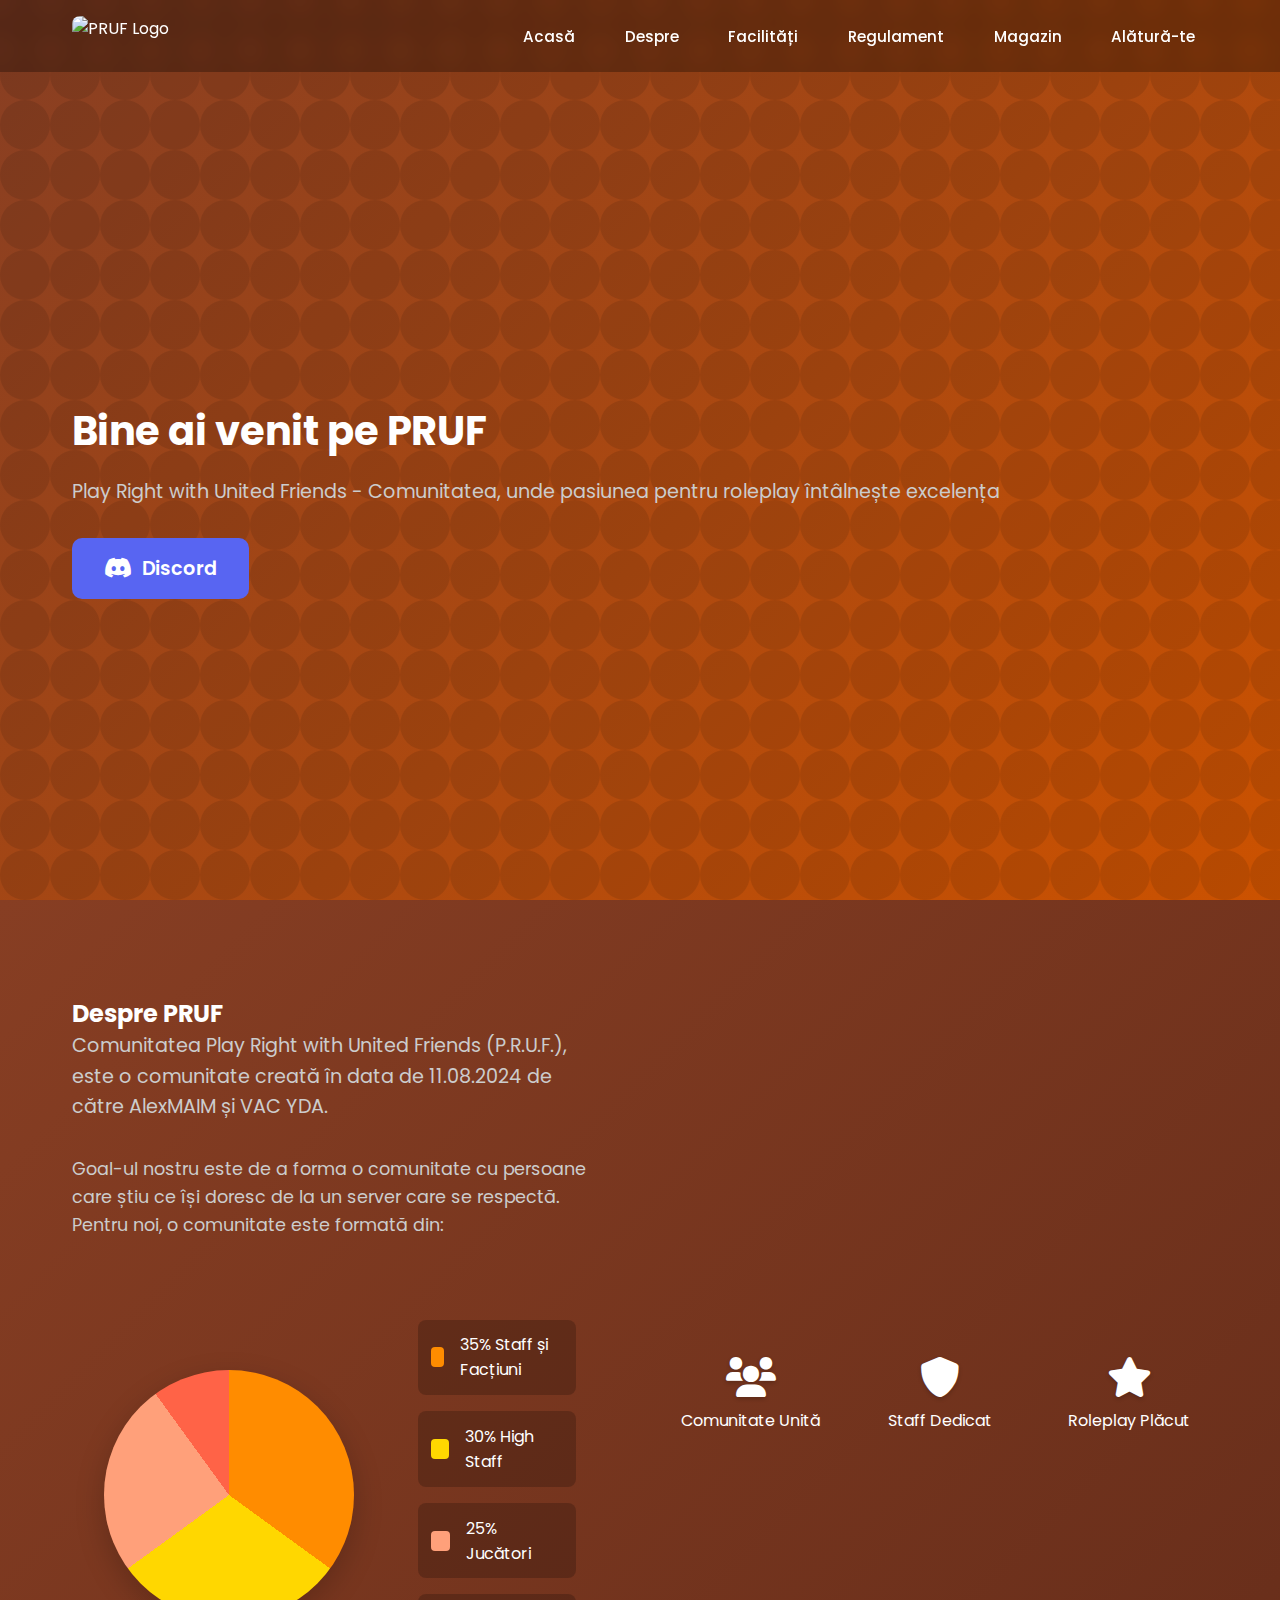
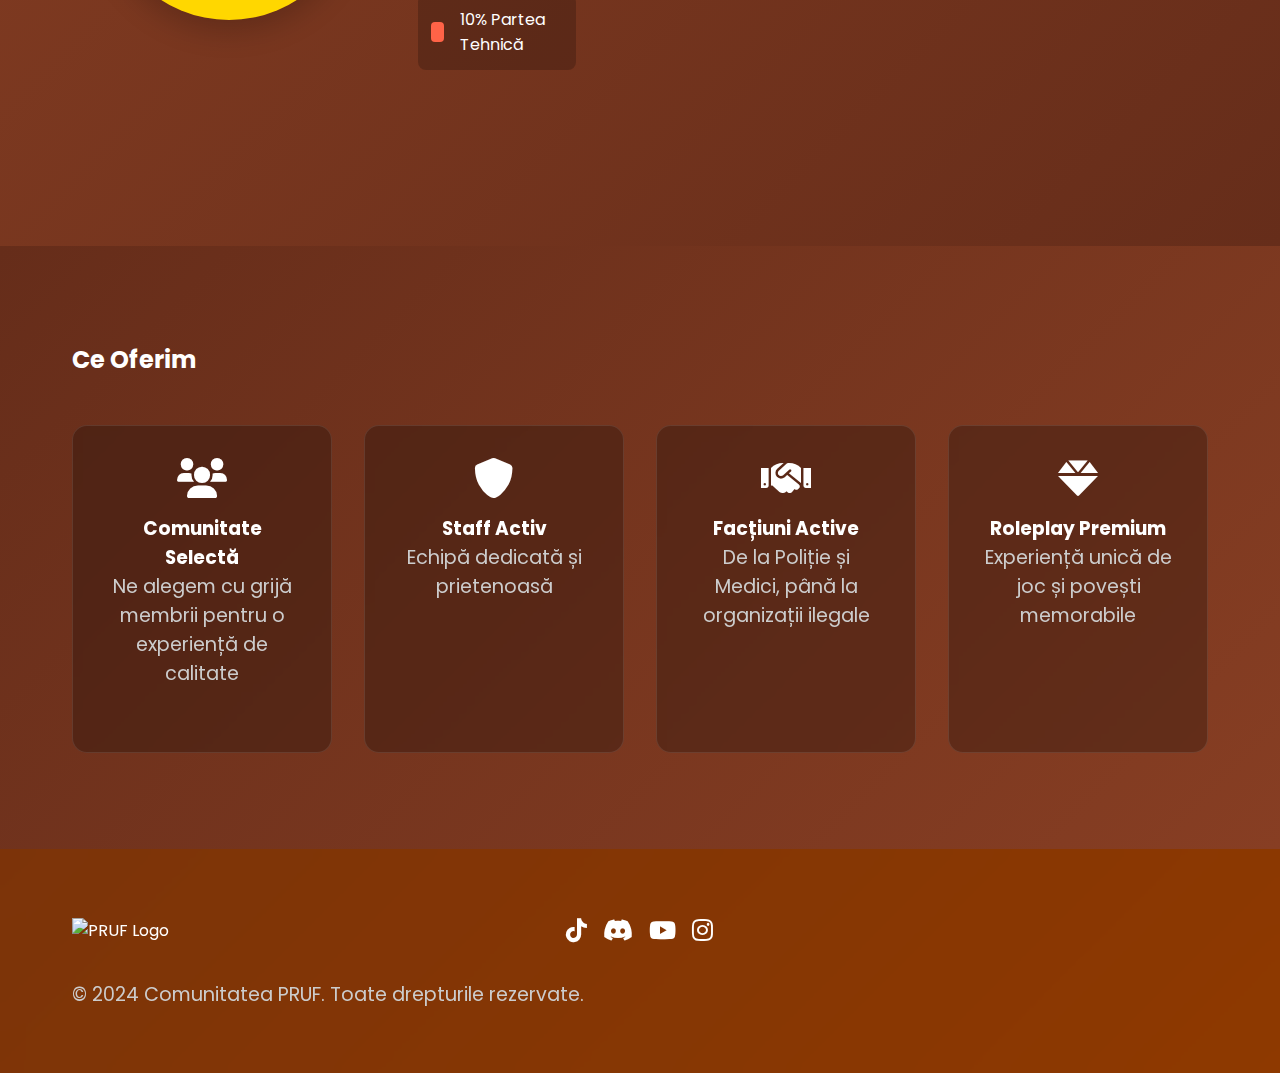
==== index.html @ 351196a8 "Add files via upload" ====
<!DOCTYPE html>
<html lang="en">
<head>
    <meta charset="UTF-8">
    <meta name="viewport" content="width=device-width, initial-scale=1.0">
    <title>PRUF Community</title>
    <link rel="stylesheet" href="style.css">
    <link rel="preconnect" href="https://fonts.googleapis.com">
    <link rel="preconnect" href="https://fonts.gstatic.com" crossorigin>
    <link href="https://fonts.googleapis.com/css2?family=Poppins:wght@400;600&display=swap" rel="stylesheet">
    <link rel="stylesheet" href="https://cdnjs.cloudflare.com/ajax/libs/font-awesome/6.0.0/css/all.min.css">
</head>
<body>
    <nav class="navbar">
        <div class="nav-content">
            <img src="https://i.postimg.cc/xT4RZBpg/Pruf-logo.gif" alt="PRUF Logo" class="nav-logo">
            <button class="hamburger-menu" onclick="toggleMenu()">
                <i class="fas fa-bars"></i>
            </button>
            <ul class="nav-links">
                <li><a href="#home">Acasă</a></li>
                <li><a href="#about">Despre</a></li>
                <li><a href="#features">Facilități</a></li>
                <li><a href="https://docs.google.com/document/d/1TfVSTUfnOXQMuB_0uSgxmbGw5XpEC8ypCaLWKVJYJDY/edit?usp=sharing" target="_blank">Regulament</a></li>
                <li><a href="https://pruf.tebex.io/" target="_blank">Magazin</a></li>
                <li><a href="https://discord.gg/fMycRR7hWt">Alătură-te</a></li>
            </ul>
        </div>
    </nav>

    <section id="home" class="hero">
        <div class="container">
            <h1 class="animate-title">Bine ai venit pe PRUF</h1>
            <p class="animate-text">Play Right with United Friends - Comunitatea, unde pasiunea pentru roleplay întâlnește excelența</p>
            <div class="cta-buttons">
                <a href="https://discord.gg/fMycRR7hWt" class="discord-button" target="_blank">
                    <i class="fab fa-discord"></i> Discord
                </a>
            </div>
        </div>
    </section>

    <section id="about" class="about">
        <div class="container">
            <h2>Despre PRUF</h2>
            <div class="about-content">
                <div class="about-text">
                    <p>Comunitatea Play Right with United Friends (P.R.U.F.), este o comunitate creată în data de 11.08.2024 de către AlexMAIM și VAC YDA.</p>
                    <p class="mission-text">Goal-ul nostru este de a forma o comunitate cu persoane care știu ce își doresc de la un server care se respectă. Pentru noi, o comunitate este formată din:</p>
                    <div class="pie-chart-container">
                        <div class="pie-chart"></div>
                        <div class="pie-legend">
                            <div class="legend-item">
                                <span class="color-box staff"></span>
                                <span>35% Staff și Facțiuni</span>
                            </div>
                            <div class="legend-item">
                                <span class="color-box high-staff"></span>
                                <span>30% High Staff</span>
                            </div>
                            <div class="legend-item">
                                <span class="color-box players"></span>
                                <span>25% Jucători</span>
                            </div>
                            <div class="legend-item">
                                <span class="color-box tech"></span>
                                <span>10% Partea Tehnică</span>
                            </div>
                        </div>
                    </div>
                </div>
                <div class="stats">
                    <div class="stat-item">
                        <span class="stat-number"><i class="fas fa-users"></i></span>
                        <span class="stat-label">Comunitate Unită</span>
                    </div>
                    <div class="stat-item">
                        <span class="stat-number"><i class="fas fa-shield-alt"></i></span>
                        <span class="stat-label">Staff Dedicat</span>
                    </div>
                    <div class="stat-item">
                        <span class="stat-number"><i class="fas fa-star"></i></span>
                        <span class="stat-label">Roleplay Plăcut</span>
                    </div>
                </div>
            </div>
        </div>
    </section>

    <section id="features" class="features">
        <div class="container">
            <h2>Ce Oferim</h2>
            <div class="feature-grid">
                <div class="feature-card">
                    <i class="fas fa-users"></i>
                    <h3>Comunitate Selectă</h3>
                    <p>Ne alegem cu grijă membrii pentru o experiență de calitate</p>
                </div>
                <div class="feature-card">
                    <i class="fas fa-shield-alt"></i>
                    <h3>Staff Activ</h3>
                    <p>Echipă dedicată și prietenoasă</p>
                </div>
                <div class="feature-card">
                    <i class="fas fa-handshake"></i>
                    <h3>Facțiuni Active</h3>
                    <p>De la Poliție și Medici, până la organizații ilegale</p>
                </div>
                <div class="feature-card">
                    <i class="fas fa-gem"></i>
                    <h3>Roleplay Premium</h3>
                    <p>Experiență unică de joc și povești memorabile</p>
                </div>
            </div>
        </div>
    </section>

    <footer class="footer">
        <div class="container">
            <div class="footer-content">
                <div class="footer-logo">
                    <img src="https://i.postimg.cc/xT4RZBpg/Pruf-logo.gif" alt="PRUF Logo">
                </div>
                <div class="social-links">
                    <a href="https://www.tiktok.com/@prufrp" target="_blank"><i class="fab fa-tiktok"></i></a>
                    <a href="https://discord.gg/fMycRR7hWt" target="_blank"><i class="fab fa-discord"></i></a>
                    <a href="https://www.youtube.com/@PRUFRP" target="_blank"><i class="fab fa-youtube"></i></a>
                    <a href="https://www.instagram.com/pruf.rp?utm_source=ig_web_button_share_sheet&igsh=ZDNlZDc0MzIxNw==" target="_blank"><i class="fab fa-instagram"></i></a>
                </div>
            </div>
            <div class="footer-bottom">
                <p>&copy; 2024 Comunitatea PRUF. Toate drepturile rezervate.</p>
            </div>
        </div>
    </footer>

    <script>
        function toggleMenu() {
            document.querySelector('.nav-links').classList.toggle('active');
            document.querySelector('.hamburger-menu').classList.toggle('active');
        }
    </script>
</body>
</html>
---- style.css ----
* {
    margin: 0;
    padding: 0;
    box-sizing: border-box;
    font-family: 'Poppins', sans-serif;
    user-select: none; /* Previne selecția textului */
    -webkit-user-select: none; /* Safari */
    -ms-user-select: none; /* IE 10+ */
}

body {
    background: linear-gradient(135deg, #873e23, #cc5200);
    color: white;
    min-height: 100vh;
    overflow-x: hidden;
}

.container {
    width: 100%;
    max-width: 1200px;
    margin: 0 auto;
    padding: 0 2rem;
}

/* Navbar styles */
.navbar {
    position: fixed;
    top: 0;
    left: 0;
    width: 100%;
    background: rgba(0, 0, 0, 0.3);
    backdrop-filter: blur(10px);
    z-index: 1000;
    padding: 1rem 0;
}

.nav-content {
    display: flex;
    justify-content: space-between;
    align-items: center;
    max-width: 1200px;
    margin: 0 auto;
    padding: 0 2rem;
}

.nav-logo {
    height: 40px;
    border-radius: 8px;
}

.nav-links {
    display: flex;
    gap: 1.5rem; /* redus gap-ul pentru a încăpea mai multe butoane */
    list-style: none;
}

.nav-links a {
    color: white;
    text-decoration: none;
    font-weight: 500;
    transition: color 0.3s;
    font-size: 0.95rem; /* redus puțin font-size-ul */
    padding: 0.5rem 0.8rem;
    border-radius: 6px;
}

/* Stil special pentru butoanele Regulament și Magazin */
/* .nav-links a[href*="google.com"],
.nav-links a[href*="tebex.io"] {
    background: rgba(255, 255, 255, 0.1);
} */

/* .nav-links a[href*="google.com"]:hover,
.nav-links a[href*="tebex.io"]:hover {
    background: rgba(255, 255, 255, 0.2);
} */

.nav-links a:hover {
    color: #FF8C00;
}

.hero {
    min-height: 100vh;
    padding-top: 80px; /* pentru navbar */
    display: flex;
    align-items: center;
    background: linear-gradient(135deg, #873e23, #cc5200);
    position: relative;
    overflow: hidden;
}

.hero::before {
    content: '';
    position: absolute;
    width: 100%;
    height: 100%;
    top: 0;
    left: 0;
    pointer-events: none; /* Permite click-urile să treacă prin acest element */
    background: url('data:image/svg+xml,<svg viewBox="0 0 100 100" xmlns="http://www.w3.org/2000/svg"><circle cx="50" cy="50" r="50"/></svg>') 0 0/50px 50px;
    opacity: 0.1;
    animation: moveBackground 20s linear infinite;
}

.hero .container {
    position: relative;
    z-index: 2; /* Asigură că conținutul este deasupra pattern-ului */
}

.logo {
    max-width: 300px;
    margin-bottom: 2rem;
    border-radius: 15px;
}

h1 {
    font-size: 2.5rem;
    margin-bottom: 1rem;
    color: #fff;
}

p {
    font-size: 1.2rem;
    margin-bottom: 2rem;
    color: #ccc;
}

.discord-button {
    position: relative;
    z-index: 3; /* Asigură că butonul este mereu deasupra */
    display: inline-flex;
    align-items: center;
    gap: 10px;
    background: #5865F2;
    color: white;
    text-decoration: none;
    padding: 1rem 2rem;
    border-radius: 10px;
    font-weight: 600;
    transition: background-color 0.3s ease;
    font-size: 1.2rem;
    cursor: pointer; /* Adaugă cursor pointer pentru a arăta că e clickabil */
}

.discord-button:hover {
    background: #4752C4;
}

.discord-button i {
    font-size: 1.4rem;
}

/* Features section */
.features {
    background: linear-gradient(135deg, #662d1a, #873e23);
    padding: 6rem 0;
    position: relative;
    z-index: 1;
}

.feature-grid {
    display: grid;
    grid-template-columns: repeat(auto-fit, minmax(250px, 1fr));
    gap: 2rem;
    margin-top: 3rem;
}

.feature-card {
    background: rgba(0, 0, 0, 0.25);
    backdrop-filter: blur(5px);
    border: 1px solid rgba(255, 255, 255, 0.1);
    padding: 2rem;
    border-radius: 15px;
    text-align: center;
    transition: transform 0.3s;
}

.feature-card:hover {
    transform: translateY(-10px);
}

.feature-card i {
    font-size: 2.5rem;
    color: white;
    margin-bottom: 1rem;
}

/* About section */
.about {
    background: linear-gradient(135deg, #873e23, #662d1a);
    padding: 6rem 0;
    position: relative;
    z-index: 1;
}

.about-content {
    display: grid;
    grid-template-columns: 1fr 1fr;
    gap: 4rem;
    align-items: center;
}

.stats {
    display: grid;
    grid-template-columns: repeat(3, 1fr);
    gap: 2rem;
    text-align: center;
}

.stat-number {
    font-size: 2.5rem;
    font-weight: bold;
    color: white;
    text-shadow: 0 2px 4px rgba(0, 0, 0, 0.2);
    display: block;
}

.mission-text {
    margin: 2rem 0;
    font-size: 1.1rem;
    line-height: 1.6;
}

.percentage-list {
    list-style: none;
    margin: 2rem 0;
}

.percentage-list li {
    display: flex;
    align-items: center;
    margin: 1rem 0;
    font-size: 1.1rem;
}

.percentage {
    color: #ff8c00;
    font-weight: bold;
    margin-right: 1rem;
    font-size: 1.2rem;
}

.about-text p {
    margin-bottom: 1rem;
    line-height: 1.6;
}

/* Footer */
.footer {
    background: rgba(0, 0, 0, 0.3);
    backdrop-filter: blur(10px);
    padding: 4rem 0 2rem;
    position: relative;
    z-index: 1;
}

.footer-content {
    display: grid;
    grid-template-columns: repeat(3, 1fr);
    gap: 2rem;
    align-items: center;
    margin-bottom: 2rem;
}

.social-links {
    display: flex;
    gap: 1rem;
    justify-content: center;
}

.social-links a {
    color: white;
    font-size: 1.5rem;
    transition: color 0.3s;
}

.social-links a:hover {
    color: white;
    transform: translateY(-3px);
}

/* Animations */
@keyframes moveBackground {
    0% { background-position: 0 0; }
    100% { background-position: 100% 100%; }
}

.animate-title {
    animation: fadeInUp 1s ease-out;
}

@keyframes fadeInUp {
    from {
        opacity: 0;
        transform: translateY(20px);
    }
    to {
        opacity: 1;
        transform: translateY(0);
    }
}

/* Responsive design */
@media (max-width: 768px) {
    .nav-links {
        display: none;
    }

    .hero {
        padding-top: 60px;
        padding: 1rem;
    }

    .logo {
        max-width: 200px;
    }

    h1 {
        font-size: 1.8rem;
    }

    p {
        font-size: 1rem;
    }

    .about-content {
        grid-template-columns: 1fr;
    }

    .feature-grid {
        grid-template-columns: 1fr;
    }

    .footer-content {
        grid-template-columns: 1fr;
        text-align: center;
    }
}

/* Mobile - Small (320px - 480px) */
@media (max-width: 480px) {
    .nav-links {
        display: none;
    }

    .hero {
        padding: 4rem 1rem;
        text-align: center;
    }

    h1 {
        font-size: 1.5rem;
    }

    p {
        font-size: 0.9rem;
    }

    .feature-card {
        padding: 1.5rem;
    }

    .footer-logo img {
        max-width: 120px;
    }
}

/* Mobile - Large (481px - 768px) */
@media (min-width: 481px) and (max-width: 768px) {
    .nav-links {
        display: none;
    }

    .hero {
        padding: 5rem 2rem;
    }

    .about-content {
        grid-template-columns: 1fr;
        gap: 2rem;
    }

    .stats {
        grid-template-columns: 1fr 1fr;
    }
}

/* Tablet (769px - 1024px) */
@media (min-width: 769px) and (max-width: 1024px) {
    .container {
        padding: 0 3rem;
    }

    .feature-grid {
        grid-template-columns: repeat(2, 1fr);
    }

    .about-content {
        gap: 2rem;
    }
}

/* Desktop - Small (1025px - 1200px) */
@media (min-width: 1025px) and (max-width: 1200px) {
    .container {
        padding: 0 4rem;
    }
}

/* Desktop - Large (1201px and above) */
@media (min-width: 1201px) {
    .container {
        padding: 0 2rem;
    }

    .feature-grid {
        grid-template-columns: repeat(4, 1fr);
    }

    .hero {
        padding-top: 100px;
    }
}

/* Înălțimi mici */
@media (max-height: 600px) {
    .hero {
        padding: 4rem 2rem;
        min-height: auto;
    }
}

/* Orientare landscape pe mobile */
@media (max-width: 768px) and (orientation: landscape) {
    .hero {
        min-height: auto;
        padding: 5rem 2rem;
    }
}

/* High DPI Screens */
@media (-webkit-min-device-pixel-ratio: 2), (min-resolution: 192dpi) {
    body {
        font-weight: 300; /* Text mai subțire pentru ecrane retina */
    }
}

.pie-chart-container {
    display: flex;
    align-items: center;
    justify-content: flex-start;
    gap: 4rem;
    margin: 3rem 0;
    padding: 2rem;
}

.pie-chart {
    flex-shrink: 0;
    width: 250px;
    height: 250px;
    border-radius: 50%;
    background: conic-gradient(
        #FF8C00 0% 35%,        /* Staff și Facțiuni - portocaliu */
        #FFD700 35% 65%,       /* High Staff - auriu */
        #FFA07A 65% 90%,       /* Jucători - somon */
        #FF6347 90% 100%       /* Tehnică - roșu-portocaliu */
    );
    box-shadow: 0 10px 30px rgba(0,0,0,0.2);
    transition: transform 0.3s ease;
}

.pie-chart:hover {
    transform: scale(1.05);
}

.pie-legend {
    display: flex;
    flex-direction: column;
    gap: 1rem;
}

.legend-item {
    display: flex;
    align-items: center;
    gap: 1rem;
    padding: 0.8rem;
    background: rgba(0, 0, 0, 0.2);
    border-radius: 8px;
    transition: all 0.3s ease;
}

.legend-item:hover {
    transform: translateX(10px);
    background: rgba(0, 0, 0, 0.3);
}

.color-box {
    width: 20px;
    height: 20px;
    border-radius: 4px;
}

.color-box.staff { background: #FF8C00; }
.color-box.high-staff { background: #FFD700; }
.color-box.players { background: #FFA07A; }
.color-box.tech { background: #FF6347; }

/* Responsive adjustments for pie chart */
@media (max-width: 768px) {
    .pie-chart-container {
        flex-direction: column;
        align-items: center;
        gap: 2rem;
    }

    .pie-chart {
        width: 200px;
        height: 200px;
    }

    .pie-legend {
        width: 100%;
    }
}

@media (max-width: 768px) {
    .pie-chart-container {
        flex-direction: column;
        padding: 1.5rem;
        gap: 2rem;
    }

    .pie-chart {
        width: 200px;
        height: 200px;
    }

    .pie-legend {
        width: 100%;
        flex-direction: row;
        flex-wrap: wrap;
        justify-content: center;
        gap: 1rem;
    }

    .legend-item {
        flex: 1 1 40%;
        min-width: 150px;
    }
}

.hamburger-menu {
    display: none;
    background: none;
    border: none;
    color: white;
    font-size: 1.5rem;
    cursor: pointer;
    padding: 0.5rem;
    z-index: 1001;
}

@media (max-width: 768px) {
    .hamburger-menu {
        display: block;
    }

    .nav-links {
        display: none;
        position: fixed;
        top: 0;
        left: 0;
        right: 0;
        bottom: 0;
        background: rgba(0, 0, 0, 0.95);
        flex-direction: column;
        justify-content: center;
        align-items: center;
        gap: 2rem;
        padding: 2rem;
        z-index: 1000;
    }

    .nav-links.active {
        display: flex;
    }

    .nav-links a {
        font-size: 1.2rem;
        padding: 1rem;
    }

    .hamburger-menu.active {
        position: fixed;
        right: 2rem;
    }
}
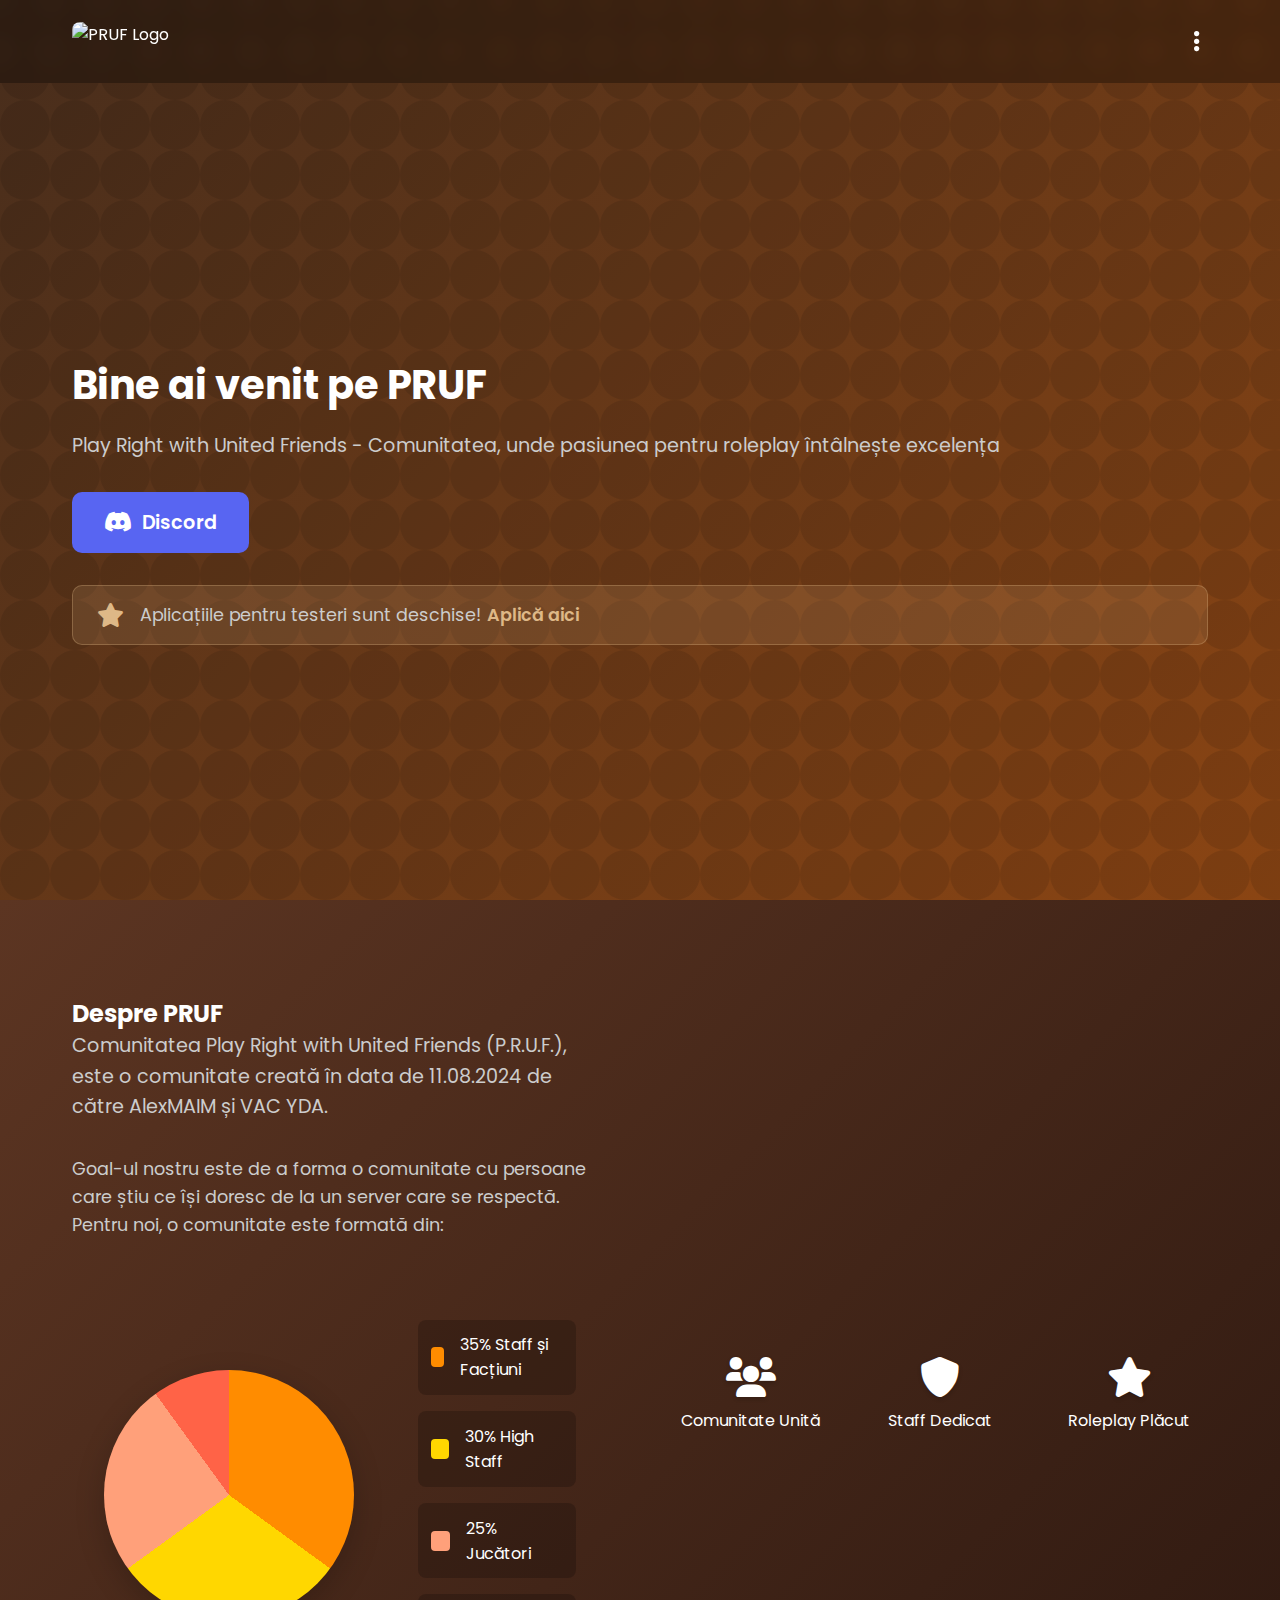
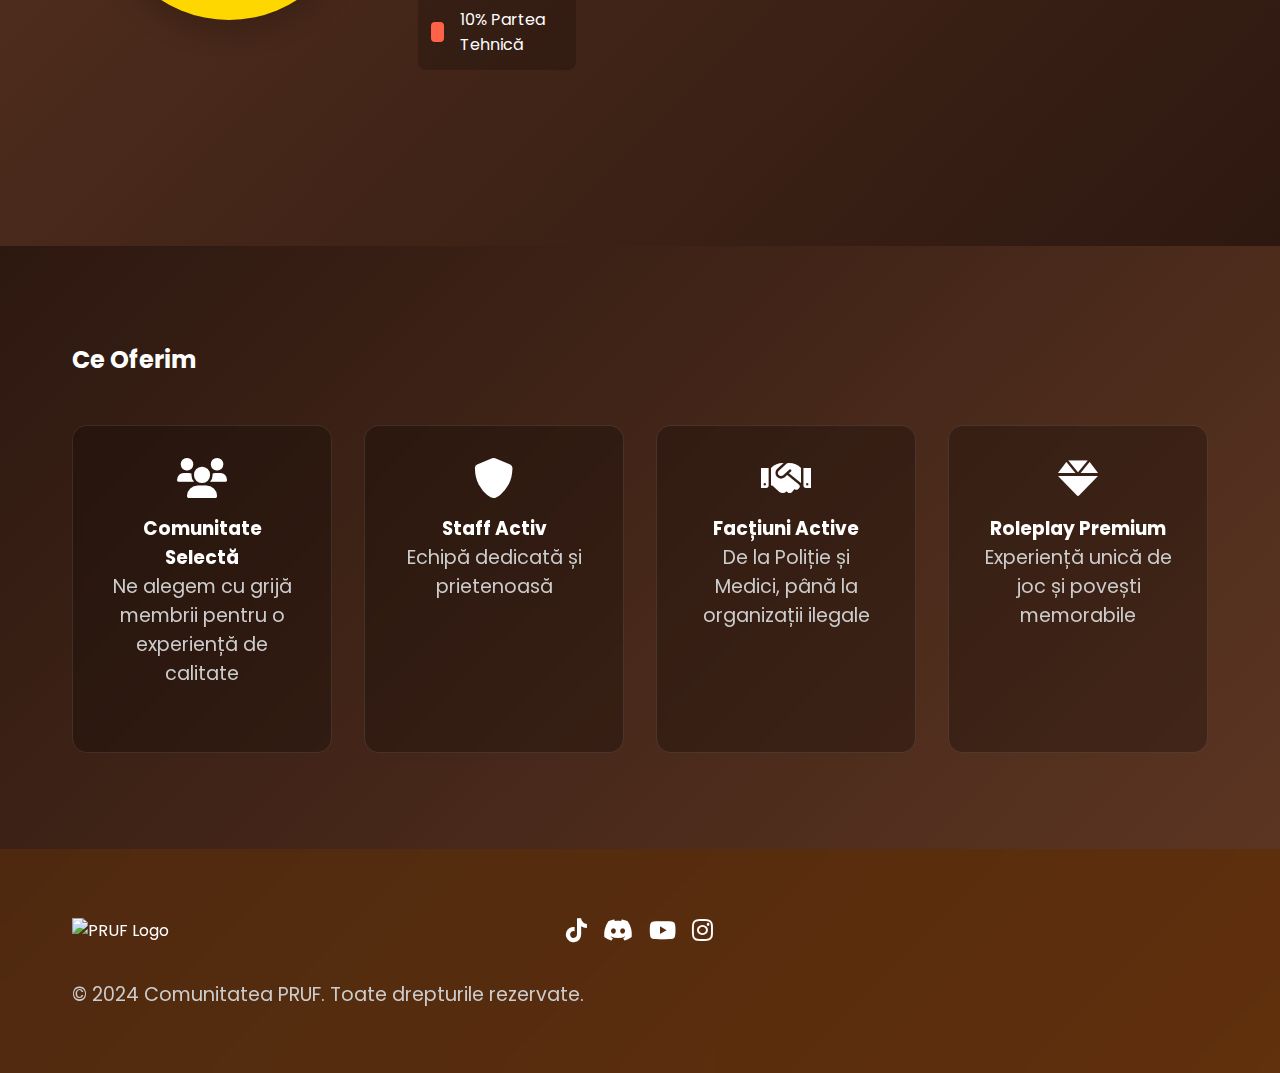
==== commit 89050906: "Add files via upload" ====
--- a/index.html
+++ b/index.html
@@ -14,9 +14,11 @@
     <nav class="navbar">
         <div class="nav-content">
             <img src="https://i.postimg.cc/xT4RZBpg/Pruf-logo.gif" alt="PRUF Logo" class="nav-logo">
-            <button class="hamburger-menu" onclick="toggleMenu()">
-                <i class="fas fa-bars"></i>
+            <button class="menu-toggle" onclick="toggleMenu()">
+                <i class="fas fa-ellipsis-v"></i>
             </button>
+        </div>
+        <div class="menu-overlay">
             <ul class="nav-links">
                 <li><a href="#home">Acasă</a></li>
                 <li><a href="#about">Despre</a></li>
@@ -36,6 +38,10 @@
                 <a href="https://discord.gg/fMycRR7hWt" class="discord-button" target="_blank">
                     <i class="fab fa-discord"></i> Discord
                 </a>
+            </div>
+            <div class="tester-announcement">
+                <i class="fas fa-star announcement-icon"></i>
+                <p>Aplicațiile pentru testeri sunt deschise! <a href="https://forms.gle/YvSTesZxU8L17FrY9" target="_blank">Aplică aici</a></p>
             </div>
         </div>
     </section>
@@ -135,10 +141,22 @@
     </footer>
 
     <script>
+        const menuToggle = document.querySelector('.menu-toggle');
+        const menuOverlay = document.querySelector('.menu-overlay');
+        
         function toggleMenu() {
-            document.querySelector('.nav-links').classList.toggle('active');
-            document.querySelector('.hamburger-menu').classList.toggle('active');
+            menuToggle.classList.toggle('active');
+            menuOverlay.classList.toggle('active');
+            document.body.classList.toggle('menu-open');
         }
+
+        document.querySelectorAll('.nav-links a').forEach(link => {
+            link.addEventListener('click', () => {
+                menuToggle.classList.remove('active');
+                menuOverlay.classList.remove('active');
+                document.body.classList.remove('menu-open');
+            });
+        });
     </script>
 </body>
 </html>
--- a/style.css
+++ b/style.css
@@ -9,7 +9,7 @@
 }
 
 body {
-    background: linear-gradient(135deg, #873e23, #cc5200);
+    background: linear-gradient(135deg, #472d1c, #8B4513);
     color: white;
     min-height: 100vh;
     overflow-x: hidden;
@@ -50,8 +50,12 @@
 
 .nav-links {
     display: flex;
-    gap: 1.5rem; /* redus gap-ul pentru a încăpea mai multe butoane */
+    gap: 0.8rem; /* redus gap-ul pentru a încăpea mai multe butoane */
     list-style: none;
+    padding: 80px 1.5rem;
+    flex-direction: column;
+    text-align: left;
+    position: relative;
 }
 
 .nav-links a {
@@ -59,24 +63,25 @@
     text-decoration: none;
     font-weight: 500;
     transition: color 0.3s;
-    font-size: 0.95rem; /* redus puțin font-size-ul */
-    padding: 0.5rem 0.8rem;
-    border-radius: 6px;
-}
-
-/* Stil special pentru butoanele Regulament și Magazin */
-/* .nav-links a[href*="google.com"],
-.nav-links a[href*="tebex.io"] {
-    background: rgba(255, 255, 255, 0.1);
-} */
-
-/* .nav-links a[href*="google.com"]:hover,
-.nav-links a[href*="tebex.io"]:hover {
-    background: rgba(255, 255, 255, 0.2);
-} */
+    font-size: 1.1rem; /* redus puțin font-size-ul */
+    padding: 0.8rem 1.2rem;
+    border-radius: 8px;
+    background: linear-gradient(135deg, rgba(255, 255, 255, 0.1), rgba(255, 255, 255, 0.05));
+    border: 1px solid rgba(255, 255, 255, 0.1);
+    box-shadow: 0 2px 4px rgba(0, 0, 0, 0.1);
+    opacity: 0.9;
+    display: block;
+    width: 100%;
+    margin-bottom: 0.3rem;
+}
 
 .nav-links a:hover {
-    color: #FF8C00;
+    color: #DEB887;
+    opacity: 1;
+    transform: translateX(10px);
+    background: linear-gradient(135deg, rgba(222, 184, 135, 0.15), rgba(222, 184, 135, 0.05));
+    border-color: rgba(222, 184, 135, 0.3);
+    z-index: 2;
 }
 
 .hero {
@@ -84,7 +89,7 @@
     padding-top: 80px; /* pentru navbar */
     display: flex;
     align-items: center;
-    background: linear-gradient(135deg, #873e23, #cc5200);
+    background: linear-gradient(135deg, #472d1c, #8B4513);
     position: relative;
     overflow: hidden;
 }
@@ -152,7 +157,7 @@
 
 /* Features section */
 .features {
-    background: linear-gradient(135deg, #662d1a, #873e23);
+    background: linear-gradient(135deg, #2d1810, #5c3522);
     padding: 6rem 0;
     position: relative;
     z-index: 1;
@@ -187,7 +192,7 @@
 
 /* About section */
 .about {
-    background: linear-gradient(135deg, #873e23, #662d1a);
+    background: linear-gradient(135deg, #5c3522, #2d1810);
     padding: 6rem 0;
     position: relative;
     z-index: 1;
@@ -549,49 +554,140 @@
     }
 }
 
-.hamburger-menu {
-    display: none;
+.menu-toggle {
     background: none;
     border: none;
     color: white;
     font-size: 1.5rem;
     cursor: pointer;
     padding: 0.5rem;
-    z-index: 1001;
-}
-
+    transition: all 0.3s ease;
+}
+
+.menu-toggle:hover {
+    color: #DEB887;
+}
+
+.menu-toggle.active {
+    color: #DEB887;
+    transform: rotate(90deg);
+}
+
+.menu-overlay {
+    display: none;
+    position: fixed;
+    top: 0;
+    right: -300px; /* Începe în afara ecranului */
+    width: 300px;
+    height: 100vh;
+    background: linear-gradient(135deg, #2d1810, #472d1c);
+    box-shadow: -5px 0 15px rgba(0, 0, 0, 0.3);
+    backdrop-filter: blur(10px);
+    z-index: 999;
+    transition: all 0.3s ease;
+    border-left: 1px solid rgba(255, 255, 255, 0.1);
+}
+
+.menu-overlay.active {
+    display: block;
+    right: 0;
+}
+
+.menu-overlay::before {
+    content: '';
+    position: absolute;
+    top: 0;
+    left: 0;
+    right: 0;
+    bottom: 0;
+    background: url('data:image/svg+xml,<svg viewBox="0 0 100 100" xmlns="http://www.w3.org/2000/svg"><circle cx="50" cy="50" r="50"/></svg>') 0 0/30px 30px;
+    opacity: 0.05;
+    pointer-events: none;
+}
+
+.nav-links {
+    padding: 80px 1.5rem;
+    display: flex;
+    flex-direction: column;
+    gap: 0.8rem;
+    text-align: left;
+    position: relative;
+}
+
+.nav-links a {
+    color: white;
+    text-decoration: none;
+    font-size: 1.1rem;
+    padding: 0.8rem 1.2rem;
+    transition: all 0.3s ease;
+    opacity: 0.9;
+    border-radius: 8px;
+    background: linear-gradient(135deg, rgba(255, 255, 255, 0.1), rgba(255, 255, 255, 0.05));
+    border: 1px solid rgba(255, 255, 255, 0.1);
+    box-shadow: 0 2px 4px rgba(0, 0, 0, 0.1);
+    display: block;
+    width: 100%;
+    margin-bottom: 0.3rem;
+}
+
+.nav-links a:hover {
+    color: #DEB887;
+    opacity: 1;
+    transform: translateX(10px);
+    background: linear-gradient(135deg, rgba(222, 184, 135, 0.15), rgba(222, 184, 135, 0.05));
+    border-color: rgba(222, 184, 135, 0.3);
+    z-index: 2;
+}
+
+/* Remove old responsive styles */
 @media (max-width: 768px) {
     .hamburger-menu {
-        display: block;
-    }
-
-    .nav-links {
         display: none;
-        position: fixed;
-        top: 0;
-        left: 0;
-        right: 0;
-        bottom: 0;
-        background: rgba(0, 0, 0, 0.95);
-        flex-direction: column;
-        justify-content: center;
-        align-items: center;
-        gap: 2rem;
-        padding: 2rem;
-        z-index: 1000;
-    }
-
-    .nav-links.active {
-        display: flex;
-    }
-
-    .nav-links a {
-        font-size: 1.2rem;
-        padding: 1rem;
-    }
-
-    .hamburger-menu.active {
-        position: fixed;
-        right: 2rem;
-    }
-}
+    }
+}
+
+.tester-announcement {
+    margin-top: 2rem;
+    padding: 1rem 1.5rem;
+    background: rgba(222, 184, 135, 0.15);
+    border: 1px solid rgba(222, 184, 135, 0.3);
+    border-radius: 10px;
+    display: flex;
+    align-items: center;
+    gap: 1rem;
+    animation: pulse 2s infinite;
+}
+
+.announcement-icon {
+    color: #DEB887;
+    font-size: 1.5rem;
+}
+
+.tester-announcement p {
+    margin: 0;
+    font-size: 1.1rem;
+}
+
+.tester-announcement a {
+    color: #DEB887;
+    text-decoration: none;
+    font-weight: 600;
+    transition: all 0.3s ease;
+}
+
+.tester-announcement a:hover {
+    color: #F5DEB3;
+    text-decoration: underline;
+}
+
+@keyframes pulse {
+    0% {
+        transform: scale(1);
+    }
+    50% {
+        transform: scale(1.02);
+    }
+    100% {
+        transform: scale(1);
+    }
+}
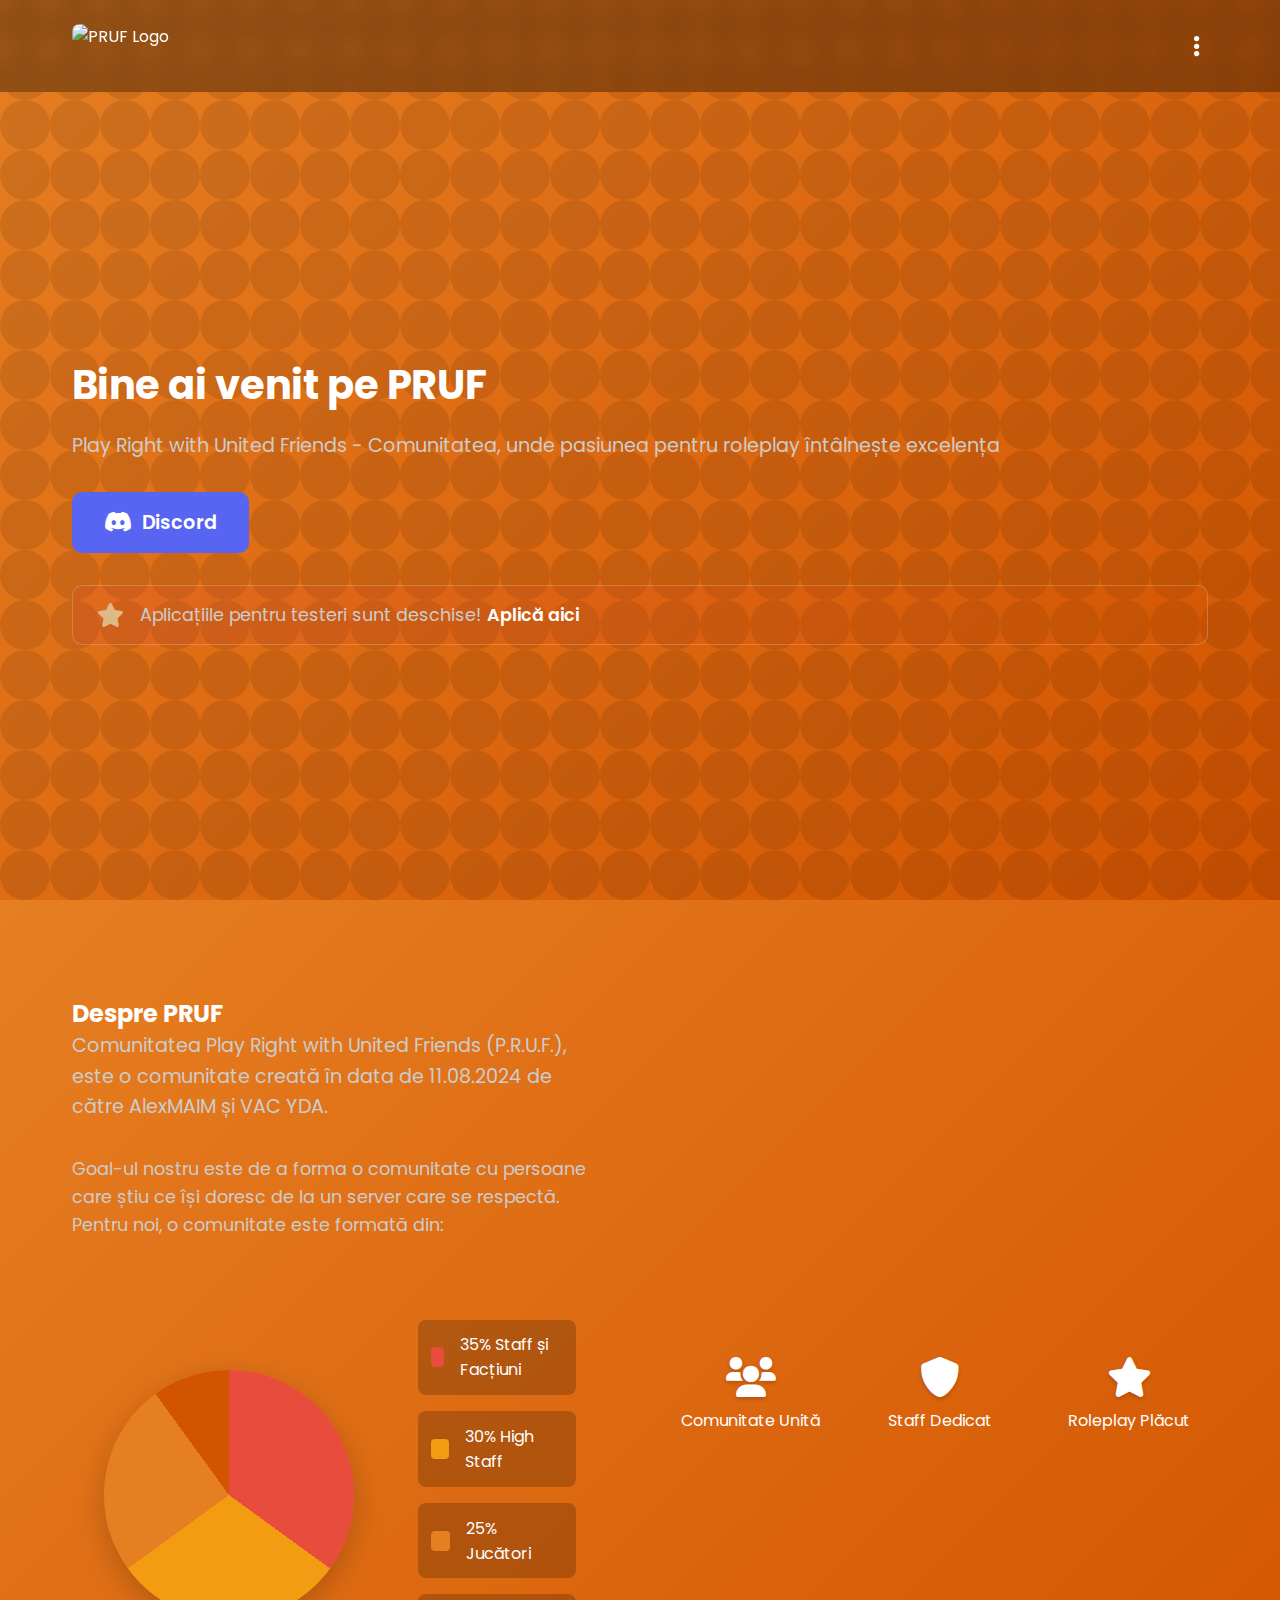
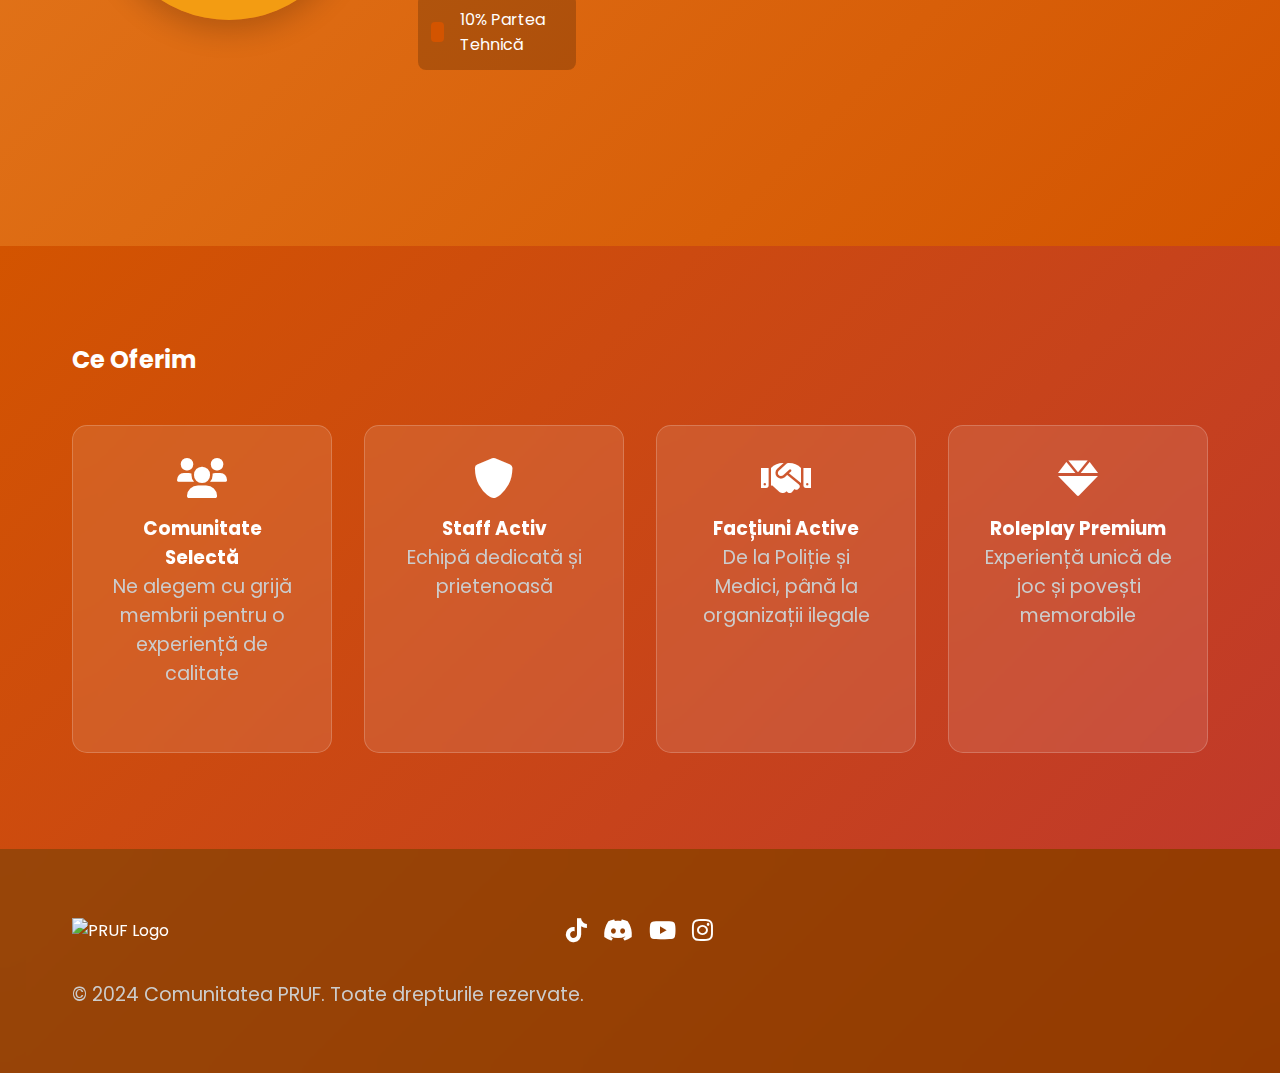
==== commit ac47f50f: "Add files via upload" ====
--- a/index.html
+++ b/index.html
@@ -150,6 +150,17 @@
             document.body.classList.toggle('menu-open');
         }
 
+        // Închide meniul când se face click în afara lui
+        document.addEventListener('click', (e) => {
+            if (menuOverlay.classList.contains('active') && 
+                !menuOverlay.contains(e.target) && 
+                !menuToggle.contains(e.target)) {
+                menuToggle.classList.remove('active');
+                menuOverlay.classList.remove('active');
+                document.body.classList.remove('menu-open');
+            }
+        });
+
         document.querySelectorAll('.nav-links a').forEach(link => {
             link.addEventListener('click', () => {
                 menuToggle.classList.remove('active');
--- a/style.css
+++ b/style.css
@@ -9,7 +9,7 @@
 }
 
 body {
-    background: linear-gradient(135deg, #472d1c, #8B4513);
+    background: linear-gradient(135deg, #e67e22, #d35400);
     color: white;
     min-height: 100vh;
     overflow-x: hidden;
@@ -41,11 +41,23 @@
     max-width: 1200px;
     margin: 0 auto;
     padding: 0 2rem;
+    height: 60px; /* Înălțime fixă pentru navbar */
 }
 
 .nav-logo {
-    height: 40px;
+    height: 45px;
     border-radius: 8px;
+    transition: transform 0.3s ease;
+}
+
+.nav-logo:hover {
+    transform: scale(1.05);
+}
+
+@media (min-width: 1024px) {
+    .nav-logo {
+        margin-right: 2rem;
+    }
 }
 
 .nav-links {
@@ -66,7 +78,7 @@
     font-size: 1.1rem; /* redus puțin font-size-ul */
     padding: 0.8rem 1.2rem;
     border-radius: 8px;
-    background: linear-gradient(135deg, rgba(255, 255, 255, 0.1), rgba(255, 255, 255, 0.05));
+    background: linear-gradient(135deg, rgba(255, 255, 255, 0.15), rgba(255, 255, 255, 0.05));
     border: 1px solid rgba(255, 255, 255, 0.1);
     box-shadow: 0 2px 4px rgba(0, 0, 0, 0.1);
     opacity: 0.9;
@@ -76,11 +88,11 @@
 }
 
 .nav-links a:hover {
-    color: #DEB887;
+    color: #FFF;
     opacity: 1;
     transform: translateX(10px);
-    background: linear-gradient(135deg, rgba(222, 184, 135, 0.15), rgba(222, 184, 135, 0.05));
-    border-color: rgba(222, 184, 135, 0.3);
+    background: linear-gradient(135deg, rgba(255, 255, 255, 0.2), rgba(255, 255, 255, 0.1));
+    border-color: rgba(255, 255, 255, 0.3);
     z-index: 2;
 }
 
@@ -89,7 +101,7 @@
     padding-top: 80px; /* pentru navbar */
     display: flex;
     align-items: center;
-    background: linear-gradient(135deg, #472d1c, #8B4513);
+    background: linear-gradient(135deg, #e67e22, #d35400);
     position: relative;
     overflow: hidden;
 }
@@ -157,7 +169,7 @@
 
 /* Features section */
 .features {
-    background: linear-gradient(135deg, #2d1810, #5c3522);
+    background: linear-gradient(135deg, #d35400, #c0392b);
     padding: 6rem 0;
     position: relative;
     z-index: 1;
@@ -171,9 +183,9 @@
 }
 
 .feature-card {
-    background: rgba(0, 0, 0, 0.25);
-    backdrop-filter: blur(5px);
-    border: 1px solid rgba(255, 255, 255, 0.1);
+    background: rgba(255, 255, 255, 0.1);
+    backdrop-filter: blur(10px);
+    border: 1px solid rgba(255, 255, 255, 0.2);
     padding: 2rem;
     border-radius: 15px;
     text-align: center;
@@ -192,7 +204,7 @@
 
 /* About section */
 .about {
-    background: linear-gradient(135deg, #5c3522, #2d1810);
+    background: linear-gradient(135deg, #e67e22, #d35400);
     padding: 6rem 0;
     position: relative;
     z-index: 1;
@@ -465,10 +477,10 @@
     height: 250px;
     border-radius: 50%;
     background: conic-gradient(
-        #FF8C00 0% 35%,        /* Staff și Facțiuni - portocaliu */
-        #FFD700 35% 65%,       /* High Staff - auriu */
-        #FFA07A 65% 90%,       /* Jucători - somon */
-        #FF6347 90% 100%       /* Tehnică - roșu-portocaliu */
+        #e74c3c 0% 35%,        /* Staff și Facțiuni */
+        #f39c12 35% 65%,       /* High Staff */
+        #e67e22 65% 90%,       /* Jucători */
+        #d35400 90% 100%       /* Tehnică */
     );
     box-shadow: 0 10px 30px rgba(0,0,0,0.2);
     transition: transform 0.3s ease;
@@ -505,10 +517,10 @@
     border-radius: 4px;
 }
 
-.color-box.staff { background: #FF8C00; }
-.color-box.high-staff { background: #FFD700; }
-.color-box.players { background: #FFA07A; }
-.color-box.tech { background: #FF6347; }
+.color-box.staff { background: #e74c3c; }
+.color-box.high-staff { background: #f39c12; }
+.color-box.players { background: #e67e22; }
+.color-box.tech { background: #d35400; }
 
 /* Responsive adjustments for pie chart */
 @media (max-width: 768px) {
@@ -580,7 +592,7 @@
     right: -300px; /* Începe în afara ecranului */
     width: 300px;
     height: 100vh;
-    background: linear-gradient(135deg, #2d1810, #472d1c);
+    background: linear-gradient(135deg, rgba(231, 76, 60, 0.95), rgba(211, 84, 0, 0.95));
     box-shadow: -5px 0 15px rgba(0, 0, 0, 0.3);
     backdrop-filter: blur(10px);
     z-index: 999;
@@ -622,7 +634,7 @@
     transition: all 0.3s ease;
     opacity: 0.9;
     border-radius: 8px;
-    background: linear-gradient(135deg, rgba(255, 255, 255, 0.1), rgba(255, 255, 255, 0.05));
+    background: linear-gradient(135deg, rgba(255, 255, 255, 0.15), rgba(255, 255, 255, 0.05));
     border: 1px solid rgba(255, 255, 255, 0.1);
     box-shadow: 0 2px 4px rgba(0, 0, 0, 0.1);
     display: block;
@@ -631,11 +643,11 @@
 }
 
 .nav-links a:hover {
-    color: #DEB887;
+    color: #FFF;
     opacity: 1;
     transform: translateX(10px);
-    background: linear-gradient(135deg, rgba(222, 184, 135, 0.15), rgba(222, 184, 135, 0.05));
-    border-color: rgba(222, 184, 135, 0.3);
+    background: linear-gradient(135deg, rgba(255, 255, 255, 0.2), rgba(255, 255, 255, 0.1));
+    border-color: rgba(255, 255, 255, 0.3);
     z-index: 2;
 }
 
@@ -649,8 +661,8 @@
 .tester-announcement {
     margin-top: 2rem;
     padding: 1rem 1.5rem;
-    background: rgba(222, 184, 135, 0.15);
-    border: 1px solid rgba(222, 184, 135, 0.3);
+    background: linear-gradient(135deg, rgba(231, 76, 60, 0.2), rgba(211, 84, 0, 0.2));
+    border: 1px solid rgba(255, 255, 255, 0.2);
     border-radius: 10px;
     display: flex;
     align-items: center;
@@ -669,14 +681,14 @@
 }
 
 .tester-announcement a {
-    color: #DEB887;
+    color: #FFF;
     text-decoration: none;
     font-weight: 600;
     transition: all 0.3s ease;
 }
 
 .tester-announcement a:hover {
-    color: #F5DEB3;
+    color: rgba(255, 255, 255, 0.8);
     text-decoration: underline;
 }
 
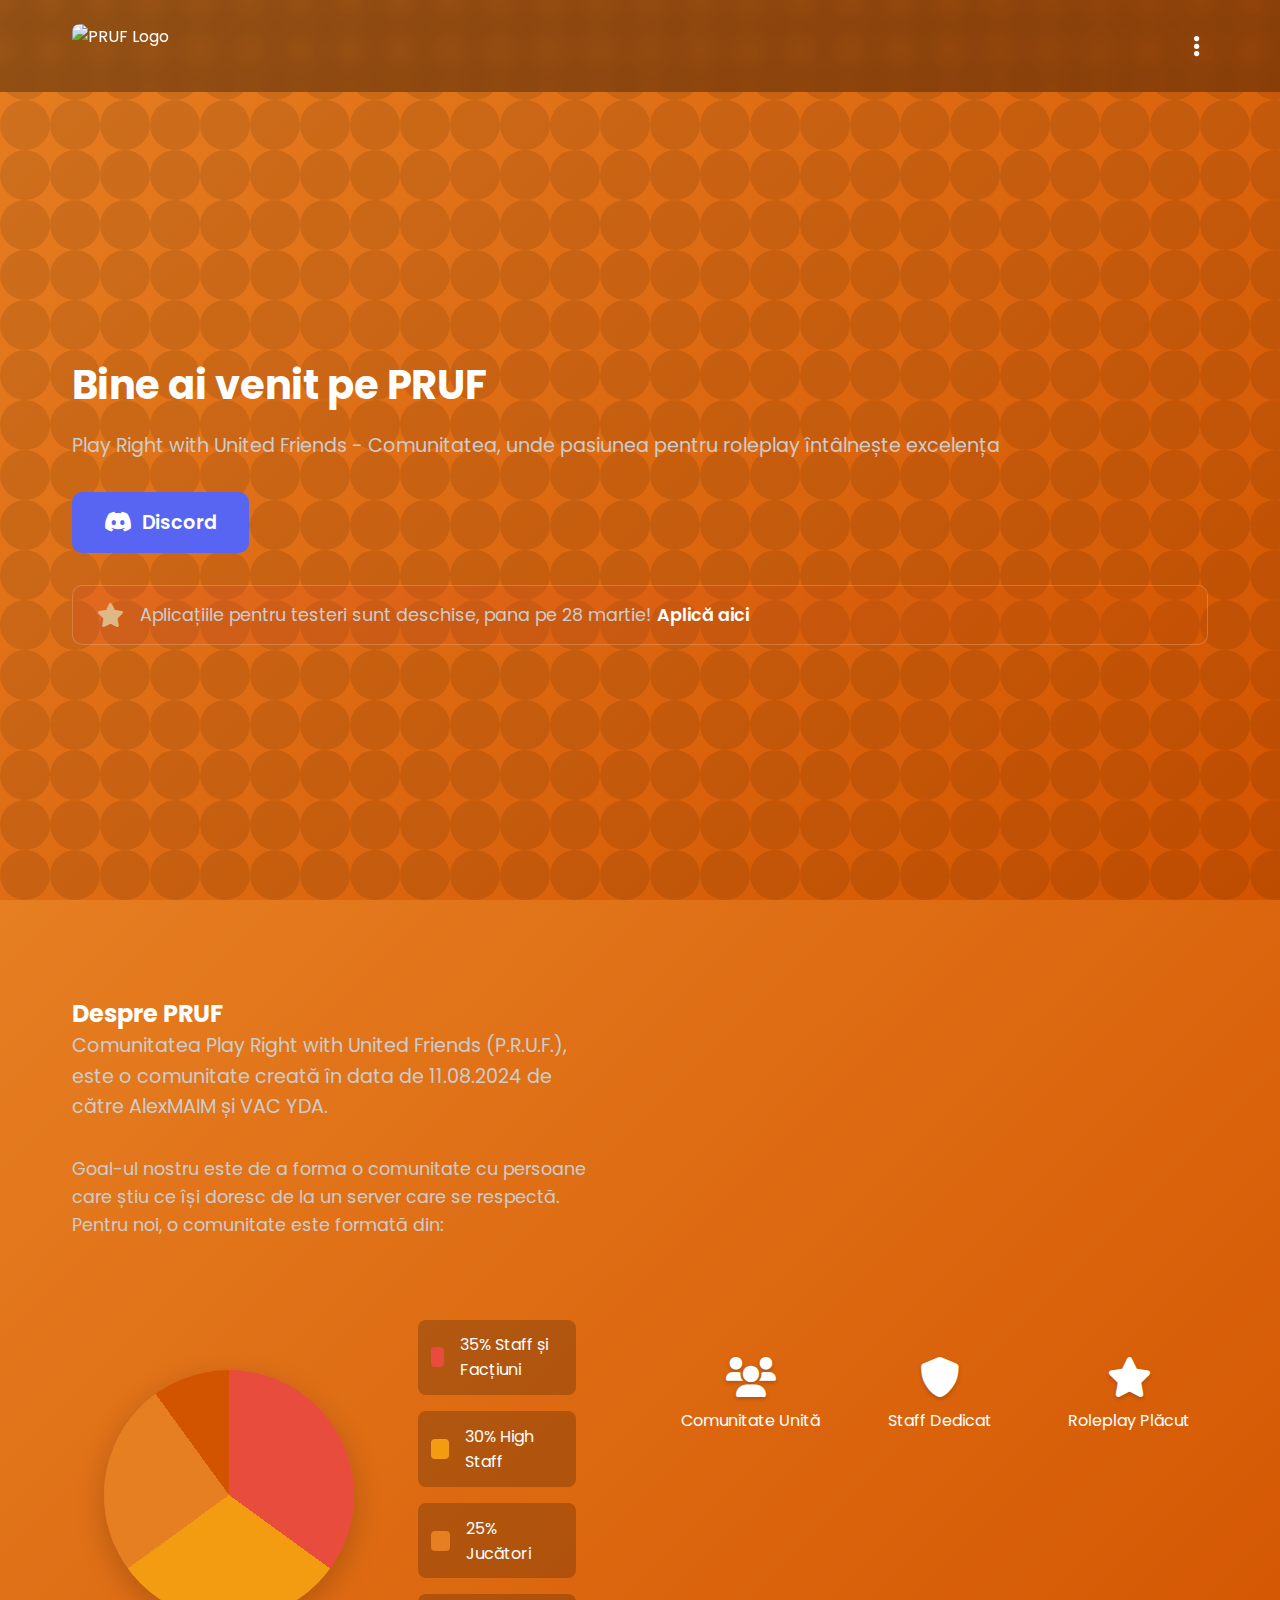
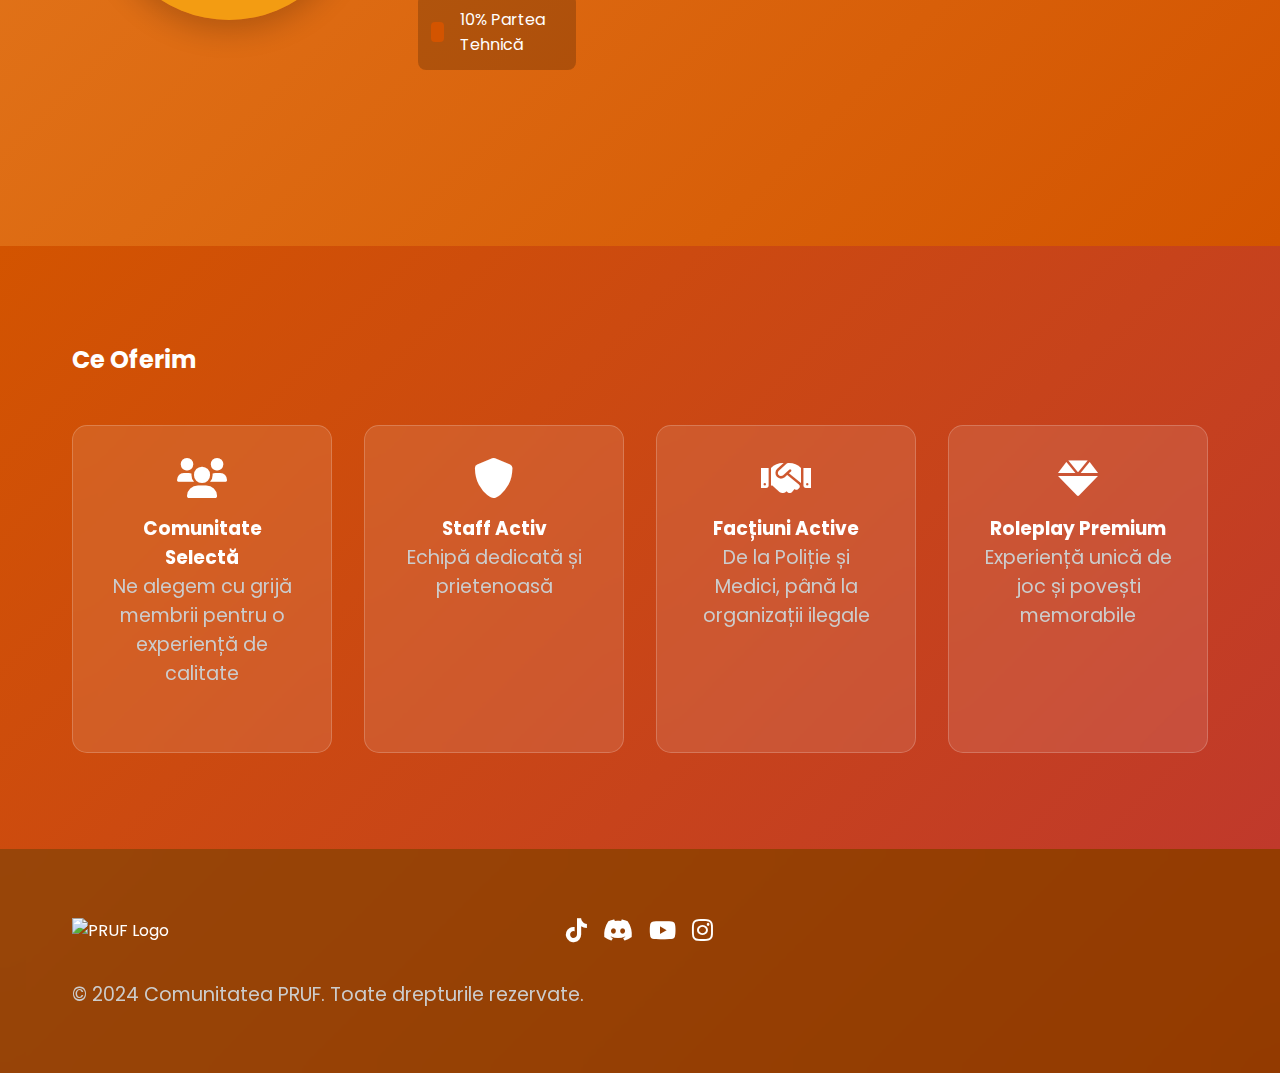
==== commit 140dd91d: "Add files via upload" ====
--- a/index.html
+++ b/index.html
@@ -41,7 +41,7 @@
             </div>
             <div class="tester-announcement">
                 <i class="fas fa-star announcement-icon"></i>
-                <p>Aplicațiile pentru testeri sunt deschise! <a href="https://forms.gle/YvSTesZxU8L17FrY9" target="_blank">Aplică aici</a></p>
+                <p>Aplicațiile pentru testeri sunt deschise, pana pe 28 martie! <a href="https://forms.gle/YvSTesZxU8L17FrY9" target="_blank">Aplică aici</a></p>
             </div>
         </div>
     </section>
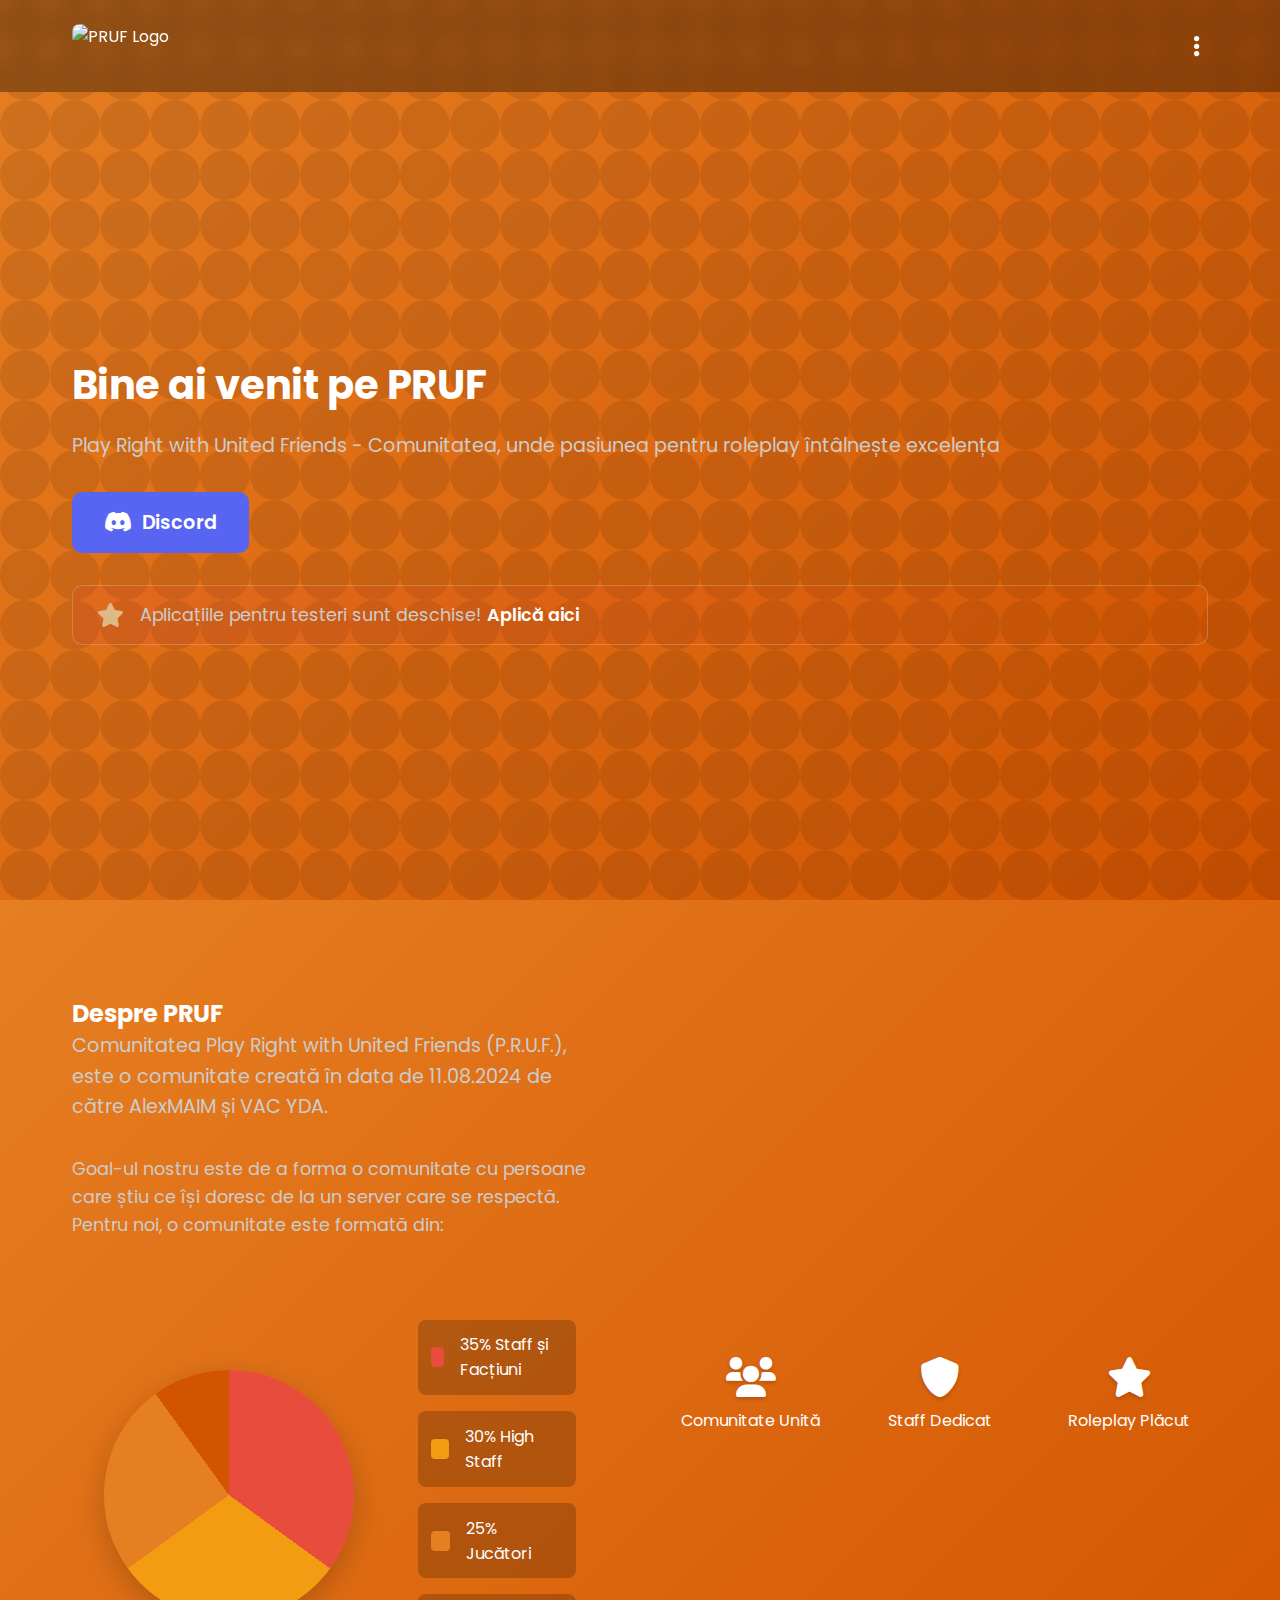
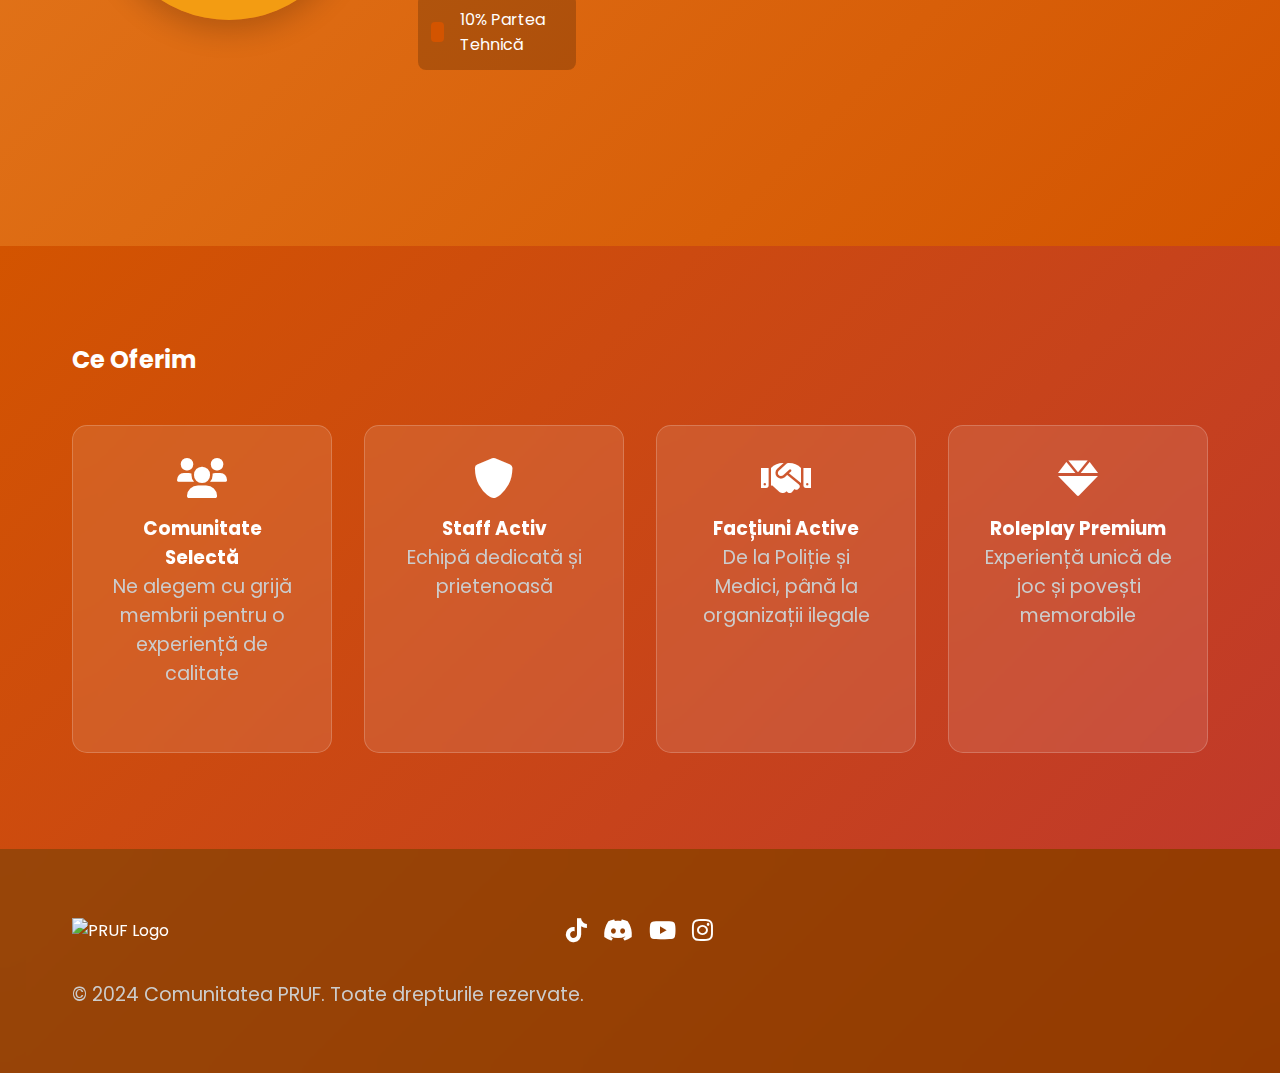
==== commit 8172cb0f: "Update index.html" ====
--- a/index.html
+++ b/index.html
@@ -41,7 +41,7 @@
             </div>
             <div class="tester-announcement">
                 <i class="fas fa-star announcement-icon"></i>
-                <p>Aplicațiile pentru testeri sunt deschise, pana pe 28 martie! <a href="https://forms.gle/YvSTesZxU8L17FrY9" target="_blank">Aplică aici</a></p>
+                <p>Aplicațiile pentru testeri sunt deschise! <a href="https://forms.gle/YvSTesZxU8L17FrY9" target="_blank">Aplică aici</a></p>
             </div>
         </div>
     </section>
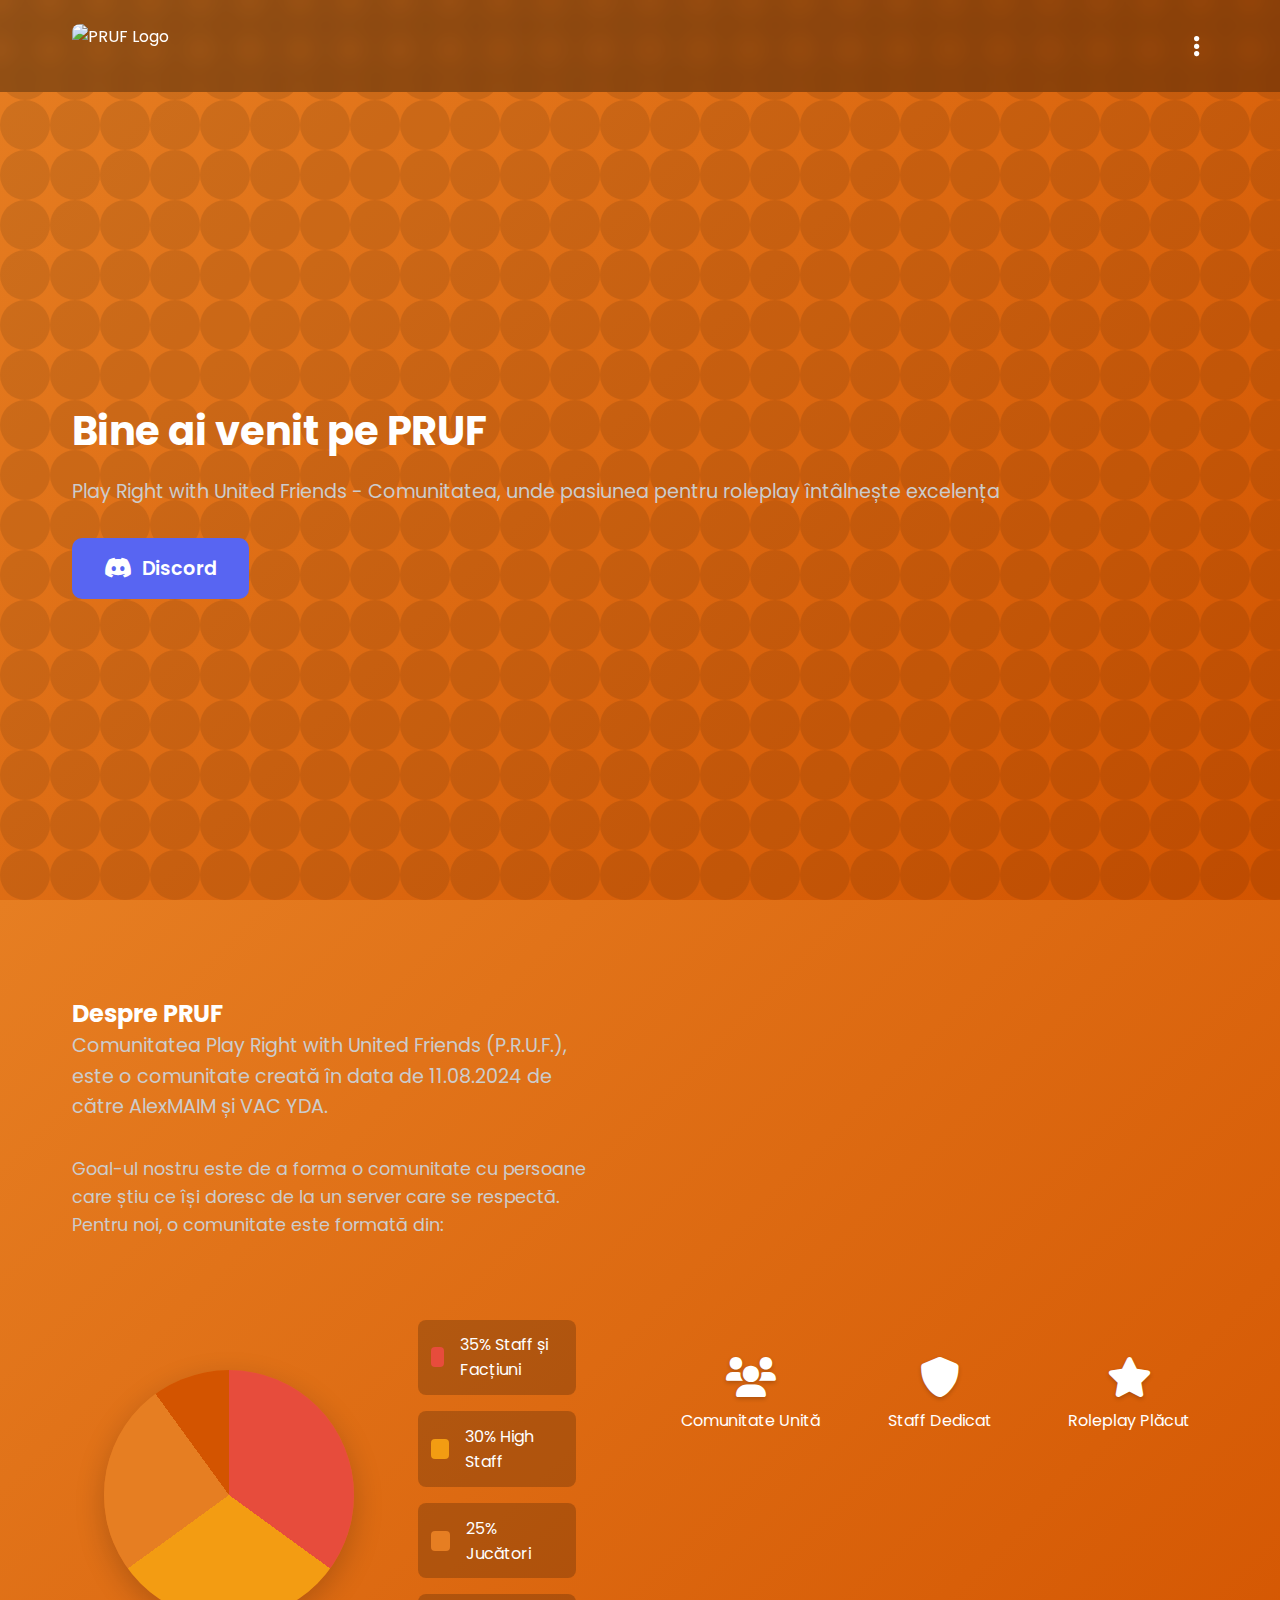
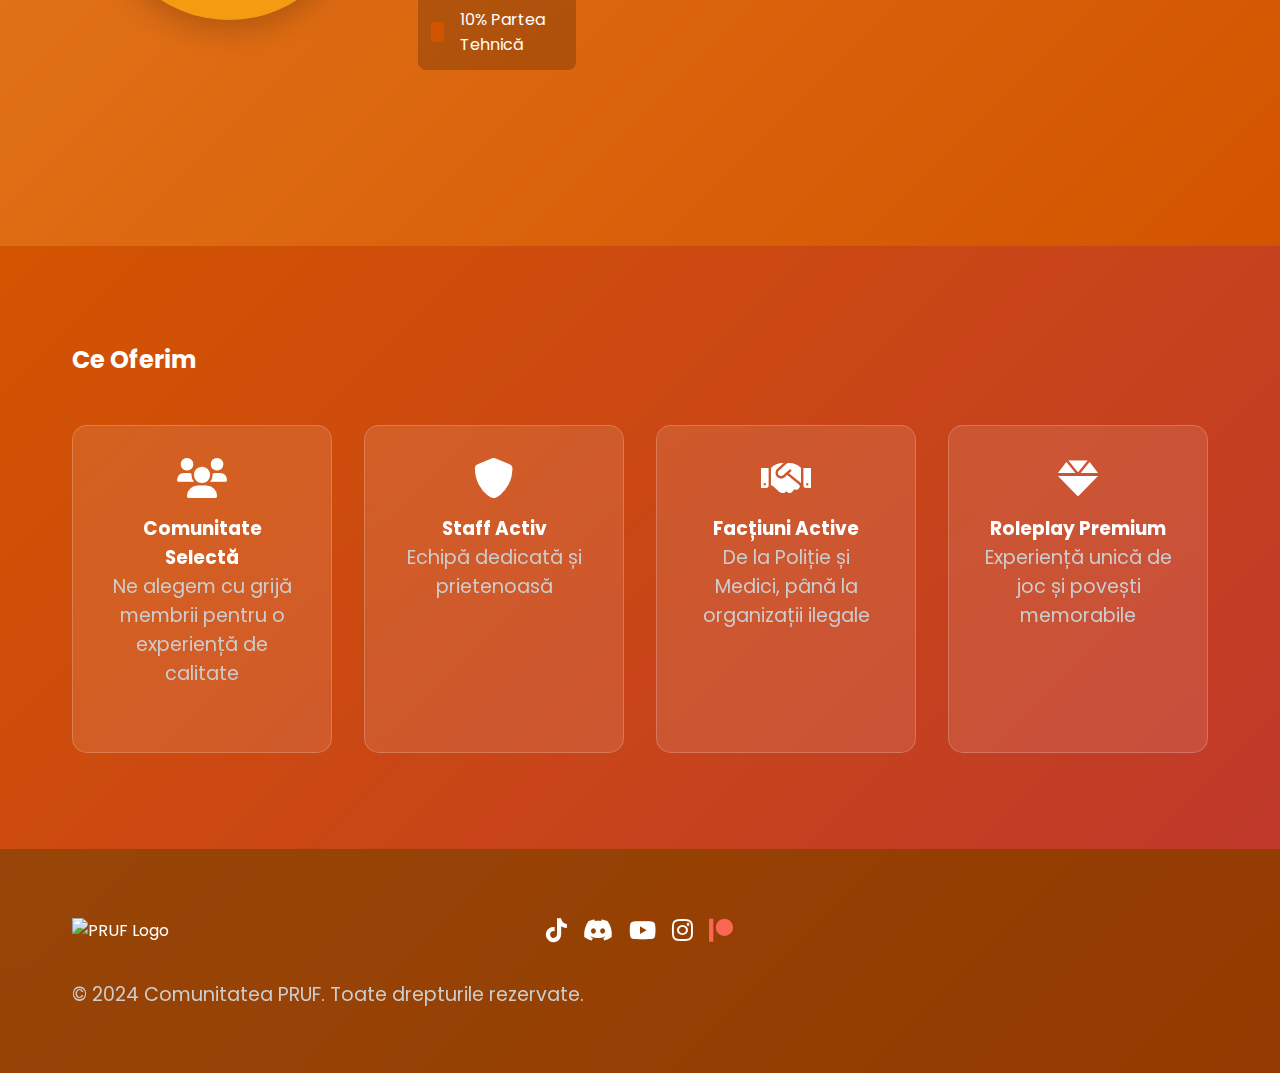
==== commit 7a49e03e: "Add files via upload" ====
--- a/index.html
+++ b/index.html
@@ -25,6 +25,7 @@
                 <li><a href="#features">Facilități</a></li>
                 <li><a href="https://docs.google.com/document/d/1TfVSTUfnOXQMuB_0uSgxmbGw5XpEC8ypCaLWKVJYJDY/edit?usp=sharing" target="_blank">Regulament</a></li>
                 <li><a href="https://pruf.tebex.io/" target="_blank">Magazin</a></li>
+                <li><a href="https://patreon.com/PRUFRP" target="_blank">Patreon</a></li>
                 <li><a href="https://discord.gg/fMycRR7hWt">Alătură-te</a></li>
             </ul>
         </div>
@@ -38,10 +39,6 @@
                 <a href="https://discord.gg/fMycRR7hWt" class="discord-button" target="_blank">
                     <i class="fab fa-discord"></i> Discord
                 </a>
-            </div>
-            <div class="tester-announcement">
-                <i class="fas fa-star announcement-icon"></i>
-                <p>Aplicațiile pentru testeri sunt deschise! <a href="https://forms.gle/YvSTesZxU8L17FrY9" target="_blank">Aplică aici</a></p>
             </div>
         </div>
     </section>
@@ -132,6 +129,7 @@
                     <a href="https://discord.gg/fMycRR7hWt" target="_blank"><i class="fab fa-discord"></i></a>
                     <a href="https://www.youtube.com/@PRUFRP" target="_blank"><i class="fab fa-youtube"></i></a>
                     <a href="https://www.instagram.com/pruf.rp?utm_source=ig_web_button_share_sheet&igsh=ZDNlZDc0MzIxNw==" target="_blank"><i class="fab fa-instagram"></i></a>
+                    <a href="https://patreon.com/PRUFRP" target="_blank"><i class="fab fa-patreon"></i></a>
                 </div>
             </div>
             <div class="footer-bottom">
--- a/style.css
+++ b/style.css
@@ -87,6 +87,25 @@
     margin-bottom: 0.3rem;
 }
 
+.nav-links a[href*="patreon"] {
+    background: linear-gradient(135deg, rgba(249, 104, 84, 0.3), rgba(232, 91, 70, 0.2));
+    border: 1px solid rgba(249, 104, 84, 0.4);
+    position: relative;
+    overflow: hidden;
+}
+
+.nav-links a[href*="patreon"]:before {
+    content: "\f3d9"; /* Patreon icon code */
+    font-family: "Font Awesome 5 Brands";
+    margin-right: 8px;
+    color: #f96854;
+}
+
+.nav-links a[href*="patreon"]:hover {
+    background: linear-gradient(135deg, rgba(249, 104, 84, 0.4), rgba(232, 91, 70, 0.3));
+    border-color: rgba(249, 104, 84, 0.6);
+}
+
 .nav-links a:hover {
     color: #FFF;
     opacity: 1;
@@ -294,6 +313,11 @@
 .social-links a:hover {
     color: white;
     transform: translateY(-3px);
+}
+
+/* Adding Patreon to social links in footer */
+.social-links a[href*="patreon"] {
+    color: #f96854;
 }
 
 /* Animations */
@@ -657,49 +681,3 @@
         display: none;
     }
 }
-
-.tester-announcement {
-    margin-top: 2rem;
-    padding: 1rem 1.5rem;
-    background: linear-gradient(135deg, rgba(231, 76, 60, 0.2), rgba(211, 84, 0, 0.2));
-    border: 1px solid rgba(255, 255, 255, 0.2);
-    border-radius: 10px;
-    display: flex;
-    align-items: center;
-    gap: 1rem;
-    animation: pulse 2s infinite;
-}
-
-.announcement-icon {
-    color: #DEB887;
-    font-size: 1.5rem;
-}
-
-.tester-announcement p {
-    margin: 0;
-    font-size: 1.1rem;
-}
-
-.tester-announcement a {
-    color: #FFF;
-    text-decoration: none;
-    font-weight: 600;
-    transition: all 0.3s ease;
-}
-
-.tester-announcement a:hover {
-    color: rgba(255, 255, 255, 0.8);
-    text-decoration: underline;
-}
-
-@keyframes pulse {
-    0% {
-        transform: scale(1);
-    }
-    50% {
-        transform: scale(1.02);
-    }
-    100% {
-        transform: scale(1);
-    }
-}
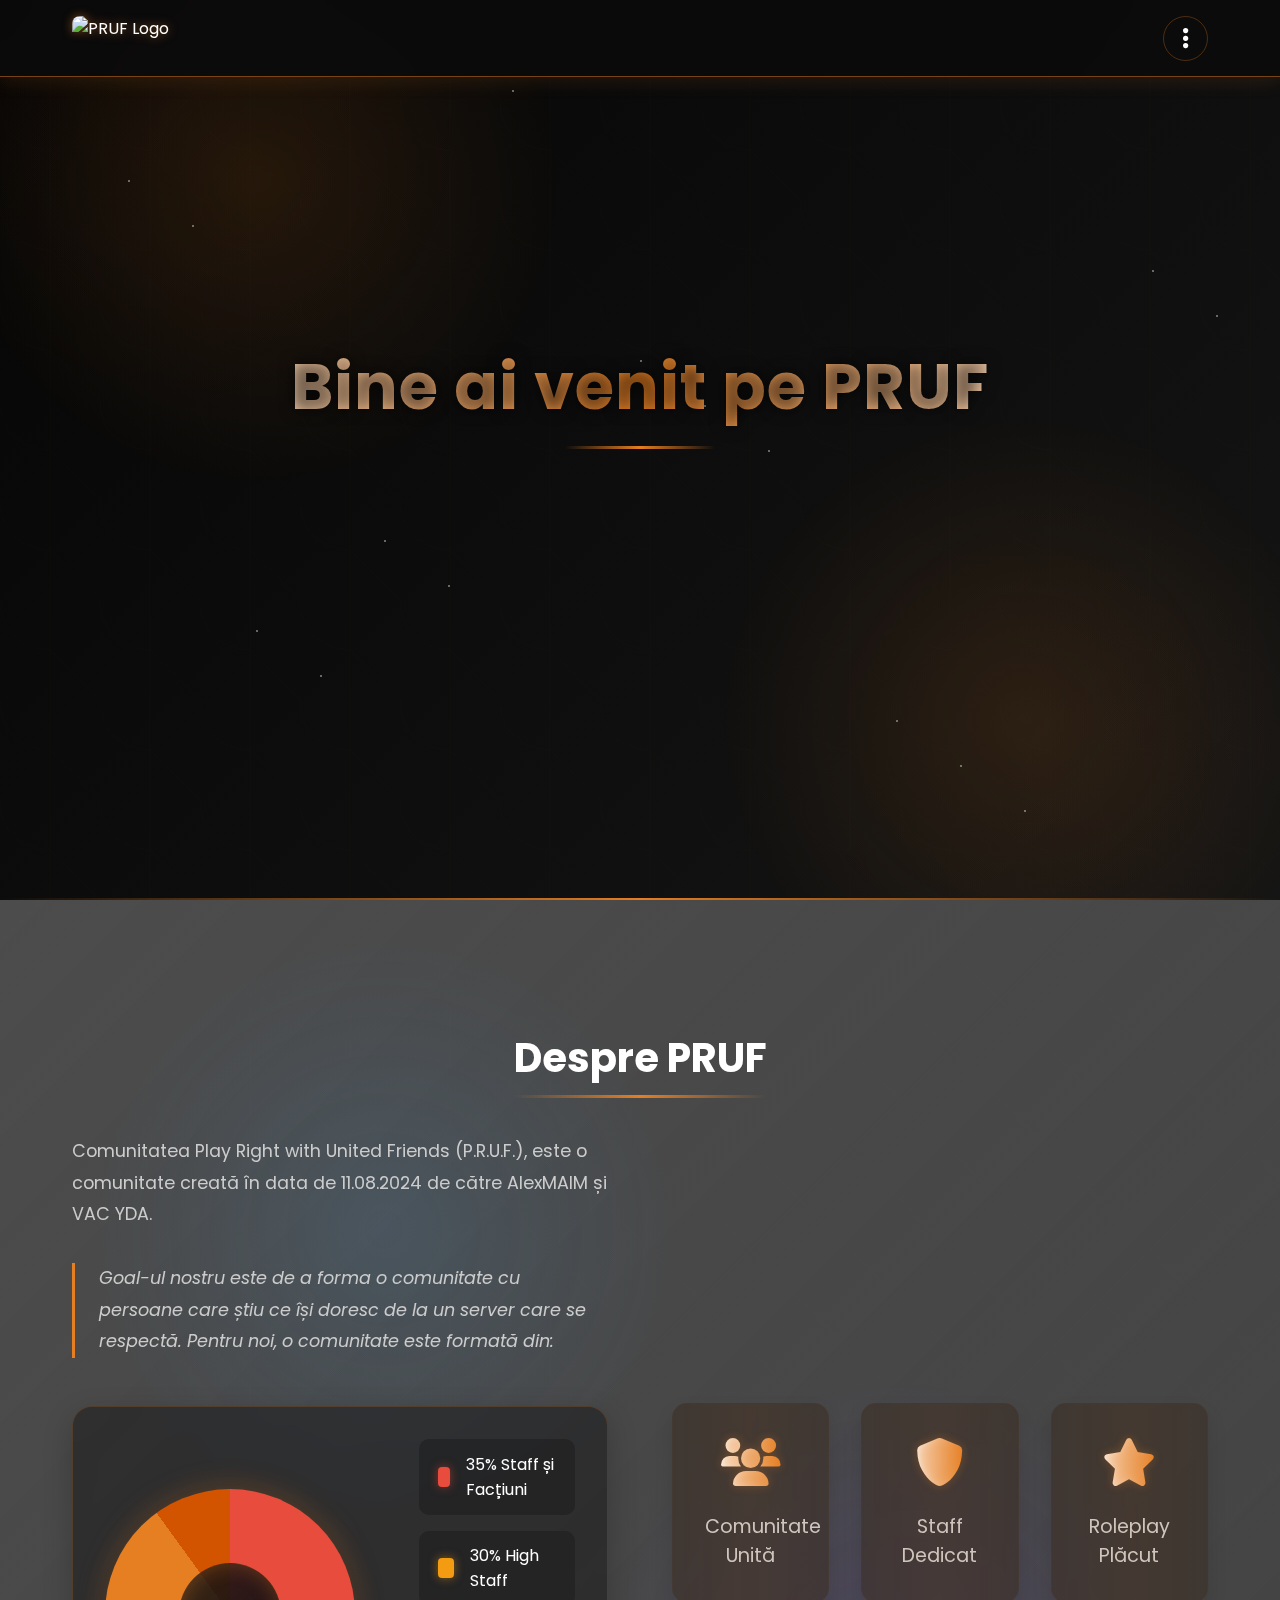
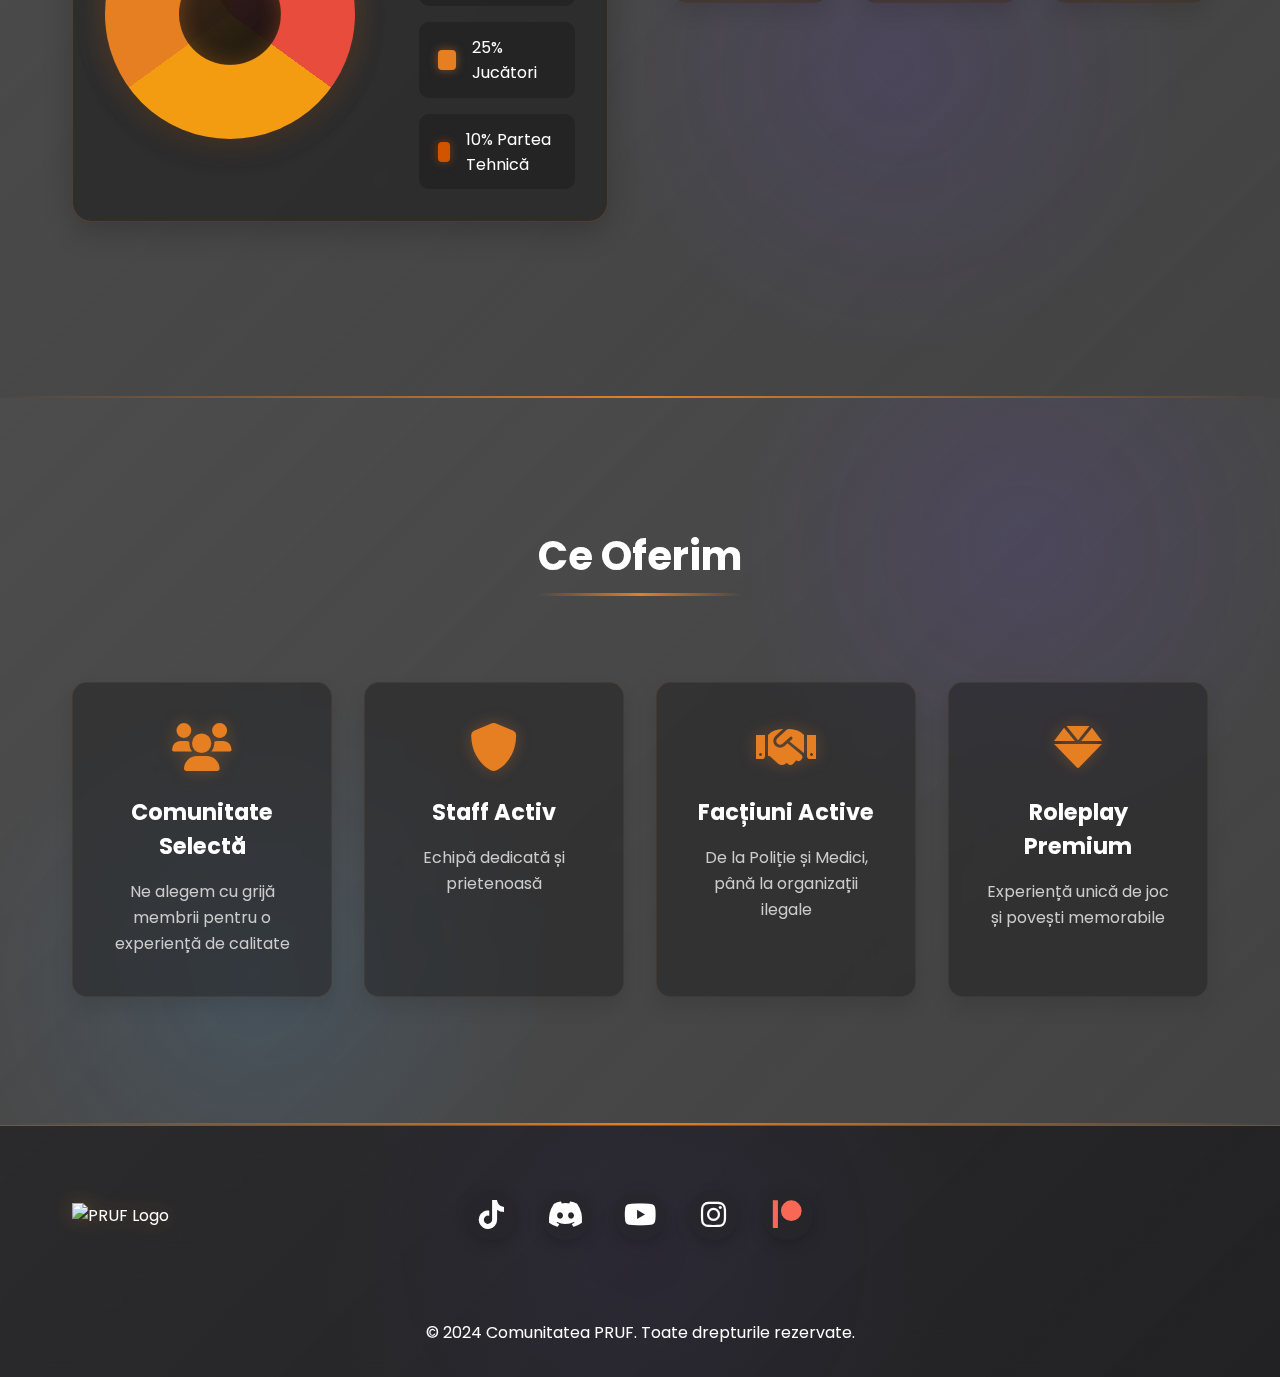
==== commit aa7377ae: "Add files via upload" ====
--- a/index.html
+++ b/index.html
@@ -32,10 +32,32 @@
     </nav>
 
     <section id="home" class="hero">
+        <div class="hero-particles">
+            <!-- Particule animate -->
+            <span style="top:20%; left:10%; animation-delay:0s;"></span>
+            <span style="top:60%; left:30%; animation-delay:0.6s;"></span>
+            <span style="top:40%; left:50%; animation-delay:1.2s;"></span>
+            <span style="top:80%; left:70%; animation-delay:1.8s;"></span>
+            <span style="top:30%; left:90%; animation-delay:2.4s;"></span>
+            <span style="top:70%; left:20%; animation-delay:3s;"></span>
+            <span style="top:10%; left:40%; animation-delay:3.6s;"></span>
+            <span style="top:50%; left:60%; animation-delay:4.2s;"></span>
+            <span style="top:90%; left:80%; animation-delay:4.8s;"></span>
+            <span style="top:25%; left:15%; animation-delay:5.4s;"></span>
+            <span style="top:65%; left:35%; animation-delay:6s;"></span>
+            <span style="top:45%; left:55%; animation-delay:6.6s;"></span>
+            <span style="top:85%; left:75%; animation-delay:7.2s;"></span>
+            <span style="top:35%; left:95%; animation-delay:7.8s;"></span>
+            <span style="top:75%; left:25%; animation-delay:8.4s;"></span>
+        </div>
+        <div class="hero-bottom-line"></div>
         <div class="container">
             <h1 class="animate-title">Bine ai venit pe PRUF</h1>
             <p class="animate-text">Play Right with United Friends - Comunitatea, unde pasiunea pentru roleplay întâlnește excelența</p>
             <div class="cta-buttons">
+                <a href="https://forms.gle/pnR7pcjtFvYdRDtv5" class="tester-button" target="_blank">
+                    <i class="fas fa-user-check"></i> Aplică pentru Tester
+                </a>
                 <a href="https://discord.gg/fMycRR7hWt" class="discord-button" target="_blank">
                     <i class="fab fa-discord"></i> Discord
                 </a>
@@ -44,6 +66,7 @@
     </section>
 
     <section id="about" class="about">
+        <div class="about-bottom-line"></div>
         <div class="container">
             <h2>Despre PRUF</h2>
             <div class="about-content">
@@ -91,6 +114,7 @@
     </section>
 
     <section id="features" class="features">
+        <div class="features-bottom-line"></div>
         <div class="container">
             <h2>Ce Oferim</h2>
             <div class="feature-grid">
--- a/style.css
+++ b/style.css
@@ -1,18 +1,63 @@
+/* Resetare de bază și fonturi */
 * {
     margin: 0;
     padding: 0;
     box-sizing: border-box;
     font-family: 'Poppins', sans-serif;
-    user-select: none; /* Previne selecția textului */
-    -webkit-user-select: none; /* Safari */
-    -ms-user-select: none; /* IE 10+ */
+    user-select: none;
+    -webkit-user-select: none;
+    -ms-user-select: none;
+}
+
+:root {
+    --primary-color: #e67e22;
+    --secondary-color: #d35400;
+    --accent-color: #4CAF50;
+    --discord-color: #5865F2;
+    --dark-bg: #121212;
+    --card-bg: rgba(255, 255, 255, 0.05);
+    --text-primary: #ffffff;
+    --text-secondary: #cccccc;
+    --glow-effect: 0 0 15px rgba(230, 126, 34, 0.5);
+    --neon-border: 1px solid rgba(230, 126, 34, 0.5);
 }
 
 body {
-    background: linear-gradient(135deg, #e67e22, #d35400);
-    color: white;
+    background: linear-gradient(135deg, var(--dark-bg), #1a1a1a);
+    color: var(--text-primary);
     min-height: 100vh;
     overflow-x: hidden;
+    background-attachment: fixed;
+    position: relative;
+}
+
+/* Efecte futuristice globale */
+body::before {
+    content: '';
+    position: fixed;
+    top: 0;
+    left: 0;
+    width: 100%;
+    height: 100%;
+    background: 
+        radial-gradient(circle at 15% 15%, rgba(230, 126, 34, 0.08) 0%, transparent 20%),
+        radial-gradient(circle at 85% 85%, rgba(230, 126, 34, 0.08) 0%, transparent 20%);
+    z-index: -1;
+    pointer-events: none;
+}
+
+/* Grid și efect futuristic */
+.grid-overlay {
+    position: fixed;
+    top: 0;
+    left: 0;
+    width: 100%;
+    height: 100%;
+    background: 
+        linear-gradient(to right, rgba(230, 126, 34, 0.05) 1px, transparent 1px) 0 0 / 40px 100%,
+        linear-gradient(to bottom, rgba(230, 126, 34, 0.05) 1px, transparent 1px) 0 0 / 100% 40px;
+    pointer-events: none;
+    z-index: -1;
 }
 
 .container {
@@ -20,18 +65,33 @@
     max-width: 1200px;
     margin: 0 auto;
     padding: 0 2rem;
-}
-
-/* Navbar styles */
+    position: relative;
+}
+
+/* Efecte de particule animate */
+@keyframes floatParticle {
+    0% {
+        transform: translateY(0) rotate(0);
+        opacity: 1;
+    }
+    100% {
+        transform: translateY(-100px) rotate(360deg);
+        opacity: 0;
+    }
+}
+
+/* Stilizare Navbar */
 .navbar {
     position: fixed;
     top: 0;
     left: 0;
     width: 100%;
-    background: rgba(0, 0, 0, 0.3);
-    backdrop-filter: blur(10px);
+    background: rgba(10, 10, 12, 0.85);
+    backdrop-filter: blur(15px);
     z-index: 1000;
-    padding: 1rem 0;
+    padding: 0.5rem 0;
+    border-bottom: var(--neon-border);
+    box-shadow: 0 2px 20px rgba(230, 126, 34, 0.15);
 }
 
 .nav-content {
@@ -41,86 +101,170 @@
     max-width: 1200px;
     margin: 0 auto;
     padding: 0 2rem;
-    height: 60px; /* Înălțime fixă pentru navbar */
+    height: 60px;
 }
 
 .nav-logo {
     height: 45px;
     border-radius: 8px;
-    transition: transform 0.3s ease;
+    transition: all 0.4s cubic-bezier(0.17, 0.67, 0.83, 0.67);
+    filter: drop-shadow(0 0 5px rgba(230, 126, 34, 0.5));
 }
 
 .nav-logo:hover {
-    transform: scale(1.05);
-}
-
-@media (min-width: 1024px) {
-    .nav-logo {
-        margin-right: 2rem;
-    }
+    transform: scale(1.05) rotate(-2deg);
+    filter: drop-shadow(0 0 10px rgba(230, 126, 34, 0.8));
+}
+
+/* Stilizare meniu */
+.menu-toggle {
+    background: none;
+    border: none;
+    color: var(--text-primary);
+    font-size: 1.5rem;
+    cursor: pointer;
+    padding: 0.5rem;
+    transition: all 0.3s ease;
+    border-radius: 50%;
+    width: 45px;
+    height: 45px;
+    display: flex;
+    align-items: center;
+    justify-content: center;
+    border: 1px solid rgba(230, 126, 34, 0.3);
+}
+
+.menu-toggle:hover {
+    color: var(--primary-color);
+    border-color: var(--primary-color);
+    box-shadow: var(--glow-effect);
+    transform: scale(1.1);
+}
+
+.menu-toggle.active {
+    color: var(--primary-color);
+    transform: rotate(90deg) scale(1.1);
+    box-shadow: var(--glow-effect);
+}
+
+.menu-overlay {
+    display: none;
+    position: fixed;
+    top: 0;
+    right: -300px;
+    width: 300px;
+    height: 100vh;
+    background: rgba(10, 10, 12, 0.95);
+    box-shadow: -5px 0 25px rgba(0, 0, 0, 0.5);
+    backdrop-filter: blur(20px);
+    z-index: 999;
+    transition: all 0.5s cubic-bezier(0.17, 0.67, 0.83, 0.67);
+    border-left: var(--neon-border);
+    overflow-y: auto;
+}
+
+.menu-overlay.active {
+    display: block;
+    right: 0;
+}
+
+.menu-overlay::before {
+    content: '';
+    position: absolute;
+    top: 0;
+    left: 0;
+    right: 0;
+    bottom: 0;
+    background-image: 
+        linear-gradient(135deg, rgba(230, 126, 34, 0.05) 25%, transparent 25%),
+        linear-gradient(225deg, rgba(230, 126, 34, 0.05) 25%, transparent 25%),
+        linear-gradient(315deg, rgba(230, 126, 34, 0.05) 25%, transparent 25%),
+        linear-gradient(45deg, rgba(230, 126, 34, 0.05) 25%, transparent 25%);
+    background-size: 30px 30px;
+    opacity: 0.3;
+    pointer-events: none;
 }
 
 .nav-links {
+    padding: 80px 1.5rem;
     display: flex;
-    gap: 0.8rem; /* redus gap-ul pentru a încăpea mai multe butoane */
-    list-style: none;
-    padding: 80px 1.5rem;
     flex-direction: column;
+    gap: 1rem;
     text-align: left;
     position: relative;
 }
 
 .nav-links a {
-    color: white;
+    color: var(--text-primary);
     text-decoration: none;
-    font-weight: 500;
-    transition: color 0.3s;
-    font-size: 1.1rem; /* redus puțin font-size-ul */
+    font-size: 1rem;
     padding: 0.8rem 1.2rem;
-    border-radius: 8px;
-    background: linear-gradient(135deg, rgba(255, 255, 255, 0.15), rgba(255, 255, 255, 0.05));
-    border: 1px solid rgba(255, 255, 255, 0.1);
-    box-shadow: 0 2px 4px rgba(0, 0, 0, 0.1);
+    transition: all 0.4s cubic-bezier(0.17, 0.67, 0.83, 0.67);
     opacity: 0.9;
-    display: block;
-    width: 100%;
-    margin-bottom: 0.3rem;
+    border-radius: 10px;
+    background: rgba(40, 40, 45, 0.6);
+    backdrop-filter: blur(5px);
+    border: 1px solid rgba(230, 126, 34, 0.1);
+    box-shadow: 0 2px 8px rgba(0, 0, 0, 0.1);
+    display: flex;
+    align-items: center;
+    width: 100%;
+    position: relative;
+    overflow: hidden;
+}
+
+.nav-links a::before {
+    content: '';
+    position: absolute;
+    left: 0;
+    bottom: 0;
+    width: 0%;
+    height: 2px;
+    background: linear-gradient(90deg, var(--primary-color), transparent);
+    transition: width 0.4s ease;
+}
+
+.nav-links a:hover {
+    color: var(--primary-color);
+    opacity: 1;
+    transform: translateX(10px);
+    border-color: rgba(230, 126, 34, 0.3);
+    box-shadow: 0 5px 15px rgba(0, 0, 0, 0.2);
+}
+
+.nav-links a:hover::before {
+    width: 100%;
 }
 
 .nav-links a[href*="patreon"] {
-    background: linear-gradient(135deg, rgba(249, 104, 84, 0.3), rgba(232, 91, 70, 0.2));
-    border: 1px solid rgba(249, 104, 84, 0.4);
-    position: relative;
-    overflow: hidden;
+    background: linear-gradient(135deg, rgba(249, 104, 84, 0.2), rgba(232, 91, 70, 0.1));
+    border: 1px solid rgba(249, 104, 84, 0.3);
 }
 
 .nav-links a[href*="patreon"]:before {
-    content: "\f3d9"; /* Patreon icon code */
+    content: "\f3d9";
     font-family: "Font Awesome 5 Brands";
     margin-right: 8px;
     color: #f96854;
+    position: static;
+    width: auto;
+    height: auto;
+    background: none;
 }
 
 .nav-links a[href*="patreon"]:hover {
-    background: linear-gradient(135deg, rgba(249, 104, 84, 0.4), rgba(232, 91, 70, 0.3));
-    border-color: rgba(249, 104, 84, 0.6);
-}
-
-.nav-links a:hover {
-    color: #FFF;
-    opacity: 1;
-    transform: translateX(10px);
-    background: linear-gradient(135deg, rgba(255, 255, 255, 0.2), rgba(255, 255, 255, 0.1));
-    border-color: rgba(255, 255, 255, 0.3);
-    z-index: 2;
-}
-
+    background: linear-gradient(135deg, rgba(249, 104, 84, 0.3), rgba(232, 91, 70, 0.2));
+    border-color: rgba(249, 104, 84, 0.5);
+}
+
+/* Secțiunea Hero cu fundalul original */
 .hero {
     min-height: 100vh;
-    padding-top: 80px; /* pentru navbar */
+    padding-top: 80px;
     display: flex;
     align-items: center;
-    background: linear-gradient(135deg, #e67e22, #d35400);
+    background: linear-gradient(135deg, rgba(0, 0, 0, 0.7), rgba(20, 20, 20, 0.8)),
+                url('https://images.unsplash.com/photo-1563089145-599997674d42?q=80&w=2340') center/cover no-repeat fixed;
     position: relative;
     overflow: hidden;
 }
@@ -132,101 +276,318 @@
     height: 100%;
     top: 0;
     left: 0;
-    pointer-events: none; /* Permite click-urile să treacă prin acest element */
-    background: url('data:image/svg+xml,<svg viewBox="0 0 100 100" xmlns="http://www.w3.org/2000/svg"><circle cx="50" cy="50" r="50"/></svg>') 0 0/50px 50px;
-    opacity: 0.1;
-    animation: moveBackground 20s linear infinite;
+    background: 
+        radial-gradient(circle at 20% 20%, rgba(230, 126, 34, 0.15) 0%, transparent 25%),
+        radial-gradient(circle at 80% 80%, rgba(230, 126, 34, 0.15) 0%, transparent 25%);
+    opacity: 0.8;
+    z-index: 1;
+}
+
+.hero::after {
+    content: '';
+    position: absolute;
+    top: 0;
+    left: 0;
+    width: 100%;
+    height: 100%;
+    background-image: url('[data-uri]');
+    opacity: 0.2;
+    z-index: 1;
+    pointer-events: none;
 }
 
 .hero .container {
     position: relative;
-    z-index: 2; /* Asigură că conținutul este deasupra pattern-ului */
-}
-
-.logo {
-    max-width: 300px;
-    margin-bottom: 2rem;
-    border-radius: 15px;
-}
-
-h1 {
-    font-size: 2.5rem;
-    margin-bottom: 1rem;
-    color: #fff;
-}
-
-p {
-    font-size: 1.2rem;
-    margin-bottom: 2rem;
-    color: #ccc;
-}
-
-.discord-button {
-    position: relative;
-    z-index: 3; /* Asigură că butonul este mereu deasupra */
+    z-index: 3;
+    text-align: center;
+}
+
+/* Overlay animat */
+.hero-particles {
+    position: absolute;
+    top: 0;
+    left: 0;
+    width: 100%;
+    height: 100%;
+    overflow: hidden;
+    z-index: 2;
+}
+
+.hero-particles span {
+    position: absolute;
+    display: block;
+    width: 2px;
+    height: 2px;
+    background: rgba(255, 255, 255, 0.5);
+    border-radius: 50%;
+    animation: animateParticles 15s linear infinite;
+}
+
+@keyframes animateParticles {
+    0% {
+        transform: translateY(0) rotate(0deg);
+        opacity: 1;
+        border-radius: 0;
+    }
+    100% {
+        transform: translateY(-1000px) rotate(720deg);
+        opacity: 0;
+        border-radius: 50%;
+    }
+}
+
+/* Linie animată în partea de jos a hero section */
+.hero-bottom-line {
+    position: absolute;
+    bottom: 0;
+    left: 0;
+    width: 100%;
+    height: 2px;
+    background: linear-gradient(90deg, transparent, var(--primary-color), transparent);
+    z-index: 2;
+}
+
+.hero h1 {
+    font-size: 4rem;
+    margin-bottom: 1.5rem;
+    color: var(--text-primary);
+    font-weight: 700;
+    text-shadow: 0 0 15px rgba(0, 0, 0, 0.7);
+    background: linear-gradient(90deg, #ffffff, var(--primary-color), #ffffff);
+    -webkit-background-clip: text;
+    background-clip: text;
+    -webkit-text-fill-color: transparent;
+    position: relative;
+    letter-spacing: 1px;
+    animation: fadeIn 1.5s ease-out forwards;
+}
+
+@keyframes fadeIn {
+    0% { opacity: 0; transform: translateY(30px); }
+    100% { opacity: 1; transform: translateY(0); }
+}
+
+.hero h1::after {
+    content: '';
+    position: absolute;
+    left: 50%;
+    bottom: -15px;
+    width: 150px;
+    height: 3px;
+    background: linear-gradient(90deg, transparent, var(--primary-color), transparent);
+    transform: translateX(-50%);
+    animation: expandWidth 1.5s ease-out forwards;
+}
+
+@keyframes expandWidth {
+    0% { width: 0; }
+    100% { width: 150px; }
+}
+
+.hero p {
+    font-size: 1.3rem;
+    margin-bottom: 2.5rem;
+    color: var(--text-primary);
+    line-height: 1.8;
+    max-width: 800px;
+    margin-left: auto;
+    margin-right: auto;
+    text-shadow: 0 2px 5px rgba(0, 0, 0, 0.5);
+    animation: fadeIn 1.5s ease-out 0.3s forwards;
+    opacity: 0;
+}
+
+/* Butoane CTA îmbunătățite */
+.cta-buttons {
+    display: flex;
+    gap: 1.5rem;
+    margin-top: 3rem;
+    justify-content: center;
+    flex-wrap: wrap;
+    animation: fadeIn 1.5s ease-out 0.6s forwards;
+    opacity: 0;
+}
+
+.tester-button {
+    position: relative;
+    z-index: 3;
     display: inline-flex;
     align-items: center;
-    gap: 10px;
-    background: #5865F2;
+    gap: 12px;
+    background: var(--accent-color);
     color: white;
     text-decoration: none;
-    padding: 1rem 2rem;
-    border-radius: 10px;
+    padding: 1rem 2.5rem;
+    border-radius: 12px;
     font-weight: 600;
-    transition: background-color 0.3s ease;
-    font-size: 1.2rem;
-    cursor: pointer; /* Adaugă cursor pointer pentru a arăta că e clickabil */
+    transition: all 0.4s cubic-bezier(0.17, 0.67, 0.83, 0.67);
+    font-size: 1.1rem;
+    cursor: pointer;
+    box-shadow: 0 4px 20px rgba(76, 175, 80, 0.3);
+    border: 1px solid rgba(76, 175, 80, 0.2);
+    overflow: hidden;
+}
+
+.tester-button::before {
+    content: '';
+    position: absolute;
+    top: -2px;
+    left: -2px;
+    right: -2px;
+    bottom: -2px;
+    z-index: -1;
+    background: linear-gradient(45deg, #388E3C, #4CAF50, #81C784);
+    background-size: 400%;
+    border-radius: 14px;
+    opacity: 0;
+    transition: 0.5s;
+}
+
+.tester-button:hover {
+    transform: translateY(-5px) scale(1.03);
+    box-shadow: 0 8px 25px rgba(76, 175, 80, 0.5);
+    background: #3c9f40;
+    letter-spacing: 1px;
+}
+
+.tester-button:hover::before {
+    opacity: 1;
+    animation: animateGlow 2s linear infinite;
+}
+
+@keyframes animateGlow {
+    0% { background-position: 0% 50%; }
+    50% { background-position: 100% 50%; }
+    100% { background-position: 0% 50%; }
+}
+
+.tester-button i {
+    font-size: 1.3rem;
+}
+
+.discord-button {
+    position: relative;
+    z-index: 3;
+    display: inline-flex;
+    align-items: center;
+    gap: 12px;
+    background: var(--discord-color);
+    color: white;
+    text-decoration: none;
+    padding: 1rem 2.5rem;
+    border-radius: 12px;
+    font-weight: 600;
+    transition: all 0.4s cubic-bezier(0.17, 0.67, 0.83, 0.67);
+    font-size: 1.1rem;
+    cursor: pointer;
+    box-shadow: 0 4px 20px rgba(88, 101, 242, 0.3);
+    border: 1px solid rgba(88, 101, 242, 0.2);
+    overflow: hidden;
+}
+
+.discord-button::before {
+    content: '';
+    position: absolute;
+    top: -2px;
+    left: -2px;
+    right: -2px;
+    bottom: -2px;
+    z-index: -1;
+    background: linear-gradient(45deg, #4752C4, #5865F2, #7289DA);
+    background-size: 400%;
+    border-radius: 14px;
+    opacity: 0;
+    transition: 0.5s;
 }
 
 .discord-button:hover {
+    transform: translateY(-5px) scale(1.03);
+    box-shadow: 0 8px 25px rgba(88, 101, 242, 0.5);
     background: #4752C4;
+    letter-spacing: 1px;
+}
+
+.discord-button:hover::before {
+    opacity: 1;
+    animation: animateGlowDiscord 2s linear infinite;
+}
+
+@keyframes animateGlowDiscord {
+    0% { background-position: 0% 50%; }
+    50% { background-position: 100% 50%; }
+    100% { background-position: 0% 50%; }
 }
 
 .discord-button i {
-    font-size: 1.4rem;
-}
-
-/* Features section */
-.features {
-    background: linear-gradient(135deg, #d35400, #c0392b);
-    padding: 6rem 0;
+    font-size: 1.3rem;
+}
+
+/* Secțiunea About cu background galaxy */
+.about {
+    padding: 8rem 0;
     position: relative;
     z-index: 1;
-}
-
-.feature-grid {
-    display: grid;
-    grid-template-columns: repeat(auto-fit, minmax(250px, 1fr));
-    gap: 2rem;
-    margin-top: 3rem;
-}
-
-.feature-card {
-    background: rgba(255, 255, 255, 0.1);
-    backdrop-filter: blur(10px);
-    border: 1px solid rgba(255, 255, 255, 0.2);
-    padding: 2rem;
-    border-radius: 15px;
+    background: linear-gradient(135deg, rgba(0, 0, 0, 0.7), rgba(20, 20, 20, 0.8)),
+                url('https://images.unsplash.com/photo-1506703719100-a0f3a48c0f86?ixlib=rb-4.0.3&ixid=M3wxMjA3fDB8MHxwaG90by1wYWdlfHx8fGVufDB8fHx8fA%3D%3D&auto=format&fit=crop&w=2340&q=80') center/cover no-repeat fixed;
+    overflow: hidden;
+}
+
+.about::before {
+    content: '';
+    position: absolute;
+    width: 100%;
+    height: 100%;
+    top: 0;
+    left: 0;
+    background: 
+        radial-gradient(circle at 30% 30%, rgba(76, 175, 253, 0.15) 0%, transparent 25%),
+        radial-gradient(circle at 70% 70%, rgba(118, 76, 253, 0.15) 0%, transparent 25%);
+    opacity: 0.8;
+    z-index: -1;
+}
+
+.about::after {
+    content: '';
+    position: absolute;
+    top: 0;
+    left: 0;
+    width: 100%;
+    height: 100%;
+    background-image: url('[data-uri]');
+    opacity: 0.15;
+    z-index: -1;
+    pointer-events: none;
+}
+
+.about-bottom-line {
+    position: absolute;
+    bottom: 0;
+    left: 0;
+    width: 100%;
+    height: 2px;
+    background: linear-gradient(90deg, transparent, var(--primary-color), transparent);
+    z-index: 0;
+}
+
+.about h2 {
+    font-size: 2.5rem;
+    margin-bottom: 3rem;
     text-align: center;
-    transition: transform 0.3s;
-}
-
-.feature-card:hover {
-    transform: translateY(-10px);
-}
-
-.feature-card i {
-    font-size: 2.5rem;
-    color: white;
-    margin-bottom: 1rem;
-}
-
-/* About section */
-.about {
-    background: linear-gradient(135deg, #e67e22, #d35400);
-    padding: 6rem 0;
-    position: relative;
-    z-index: 1;
+    color: var(--text-primary);
+    position: relative;
+    display: inline-block;
+    left: 50%;
+    transform: translateX(-50%);
+}
+
+.about h2::after {
+    content: '';
+    position: absolute;
+    bottom: -10px;
+    left: 0;
+    width: 100%;
+    height: 3px;
+    background: linear-gradient(90deg, transparent, var(--primary-color), transparent);
 }
 
 .about-content {
@@ -234,258 +595,27 @@
     grid-template-columns: 1fr 1fr;
     gap: 4rem;
     align-items: center;
-}
-
-.stats {
-    display: grid;
-    grid-template-columns: repeat(3, 1fr);
-    gap: 2rem;
-    text-align: center;
-}
-
-.stat-number {
-    font-size: 2.5rem;
-    font-weight: bold;
-    color: white;
-    text-shadow: 0 2px 4px rgba(0, 0, 0, 0.2);
-    display: block;
+    position: relative;
+}
+
+.about-text p {
+    margin-bottom: 1.5rem;
+    line-height: 1.8;
+    color: var(--text-secondary);
+    font-size: 1.1rem;
 }
 
 .mission-text {
     margin: 2rem 0;
-    font-size: 1.1rem;
-    line-height: 1.6;
-}
-
-.percentage-list {
-    list-style: none;
-    margin: 2rem 0;
-}
-
-.percentage-list li {
-    display: flex;
-    align-items: center;
-    margin: 1rem 0;
-    font-size: 1.1rem;
-}
-
-.percentage {
-    color: #ff8c00;
-    font-weight: bold;
-    margin-right: 1rem;
     font-size: 1.2rem;
-}
-
-.about-text p {
-    margin-bottom: 1rem;
-    line-height: 1.6;
-}
-
-/* Footer */
-.footer {
-    background: rgba(0, 0, 0, 0.3);
-    backdrop-filter: blur(10px);
-    padding: 4rem 0 2rem;
-    position: relative;
-    z-index: 1;
-}
-
-.footer-content {
-    display: grid;
-    grid-template-columns: repeat(3, 1fr);
-    gap: 2rem;
-    align-items: center;
-    margin-bottom: 2rem;
-}
-
-.social-links {
-    display: flex;
-    gap: 1rem;
-    justify-content: center;
-}
-
-.social-links a {
-    color: white;
-    font-size: 1.5rem;
-    transition: color 0.3s;
-}
-
-.social-links a:hover {
-    color: white;
-    transform: translateY(-3px);
-}
-
-/* Adding Patreon to social links in footer */
-.social-links a[href*="patreon"] {
-    color: #f96854;
-}
-
-/* Animations */
-@keyframes moveBackground {
-    0% { background-position: 0 0; }
-    100% { background-position: 100% 100%; }
-}
-
-.animate-title {
-    animation: fadeInUp 1s ease-out;
-}
-
-@keyframes fadeInUp {
-    from {
-        opacity: 0;
-        transform: translateY(20px);
-    }
-    to {
-        opacity: 1;
-        transform: translateY(0);
-    }
-}
-
-/* Responsive design */
-@media (max-width: 768px) {
-    .nav-links {
-        display: none;
-    }
-
-    .hero {
-        padding-top: 60px;
-        padding: 1rem;
-    }
-
-    .logo {
-        max-width: 200px;
-    }
-
-    h1 {
-        font-size: 1.8rem;
-    }
-
-    p {
-        font-size: 1rem;
-    }
-
-    .about-content {
-        grid-template-columns: 1fr;
-    }
-
-    .feature-grid {
-        grid-template-columns: 1fr;
-    }
-
-    .footer-content {
-        grid-template-columns: 1fr;
-        text-align: center;
-    }
-}
-
-/* Mobile - Small (320px - 480px) */
-@media (max-width: 480px) {
-    .nav-links {
-        display: none;
-    }
-
-    .hero {
-        padding: 4rem 1rem;
-        text-align: center;
-    }
-
-    h1 {
-        font-size: 1.5rem;
-    }
-
-    p {
-        font-size: 0.9rem;
-    }
-
-    .feature-card {
-        padding: 1.5rem;
-    }
-
-    .footer-logo img {
-        max-width: 120px;
-    }
-}
-
-/* Mobile - Large (481px - 768px) */
-@media (min-width: 481px) and (max-width: 768px) {
-    .nav-links {
-        display: none;
-    }
-
-    .hero {
-        padding: 5rem 2rem;
-    }
-
-    .about-content {
-        grid-template-columns: 1fr;
-        gap: 2rem;
-    }
-
-    .stats {
-        grid-template-columns: 1fr 1fr;
-    }
-}
-
-/* Tablet (769px - 1024px) */
-@media (min-width: 769px) and (max-width: 1024px) {
-    .container {
-        padding: 0 3rem;
-    }
-
-    .feature-grid {
-        grid-template-columns: repeat(2, 1fr);
-    }
-
-    .about-content {
-        gap: 2rem;
-    }
-}
-
-/* Desktop - Small (1025px - 1200px) */
-@media (min-width: 1025px) and (max-width: 1200px) {
-    .container {
-        padding: 0 4rem;
-    }
-}
-
-/* Desktop - Large (1201px and above) */
-@media (min-width: 1201px) {
-    .container {
-        padding: 0 2rem;
-    }
-
-    .feature-grid {
-        grid-template-columns: repeat(4, 1fr);
-    }
-
-    .hero {
-        padding-top: 100px;
-    }
-}
-
-/* Înălțimi mici */
-@media (max-height: 600px) {
-    .hero {
-        padding: 4rem 2rem;
-        min-height: auto;
-    }
-}
-
-/* Orientare landscape pe mobile */
-@media (max-width: 768px) and (orientation: landscape) {
-    .hero {
-        min-height: auto;
-        padding: 5rem 2rem;
-    }
-}
-
-/* High DPI Screens */
-@media (-webkit-min-device-pixel-ratio: 2), (min-resolution: 192dpi) {
-    body {
-        font-weight: 300; /* Text mai subțire pentru ecrane retina */
-    }
-}
-
+    line-height: 1.8;
+    color: var(--text-primary);
+    border-left: 3px solid var(--primary-color);
+    padding-left: 1.5rem;
+    font-style: italic;
+}
+
+/* Pie Chart cu efect futuristic */
 .pie-chart-container {
     display: flex;
     align-items: center;
@@ -493,6 +623,17 @@
     gap: 4rem;
     margin: 3rem 0;
     padding: 2rem;
+    background: rgba(20, 20, 22, 0.5);
+    backdrop-filter: blur(10px);
+    border-radius: 20px;
+    border: 1px solid rgba(230, 126, 34, 0.2);
+    box-shadow: 0 10px 30px rgba(0, 0, 0, 0.2);
+    transition: all 0.3s ease;
+}
+
+.pie-chart-container:hover {
+    box-shadow: 0 15px 40px rgba(0, 0, 0, 0.3), 0 0 15px rgba(230, 126, 34, 0.2);
+    transform: translateY(-5px);
 }
 
 .pie-chart {
@@ -501,17 +642,35 @@
     height: 250px;
     border-radius: 50%;
     background: conic-gradient(
-        #e74c3c 0% 35%,        /* Staff și Facțiuni */
-        #f39c12 35% 65%,       /* High Staff */
-        #e67e22 65% 90%,       /* Jucători */
-        #d35400 90% 100%       /* Tehnică */
+        #e74c3c 0% 35%,        
+        #f39c12 35% 65%,       
+        #e67e22 65% 90%,       
+        #d35400 90% 100%       
     );
-    box-shadow: 0 10px 30px rgba(0,0,0,0.2);
-    transition: transform 0.3s ease;
+    box-shadow: 0 10px 30px rgba(0, 0, 0, 0.2),
+                0 0 30px rgba(230, 126, 34, 0.3);
+    transition: transform 0.5s ease, box-shadow 0.5s ease;
+    position: relative;
+}
+
+.pie-chart::after {
+    content: '';
+    position: absolute;
+    top: 50%;
+    left: 50%;
+    transform: translate(-50%, -50%);
+    width: 100px;
+    height: 100px;
+    background: linear-gradient(135deg, rgba(18, 18, 20, 0.8), rgba(15, 15, 17, 0.95));
+    border-radius: 50%;
+    box-shadow: inset 0 0 20px rgba(230, 126, 34, 0.3);
+    border: 1px solid rgba(230, 126, 34, 0.2);
 }
 
 .pie-chart:hover {
-    transform: scale(1.05);
+    transform: scale(1.05) rotate(10deg);
+    box-shadow: 0 15px 40px rgba(0, 0, 0, 0.4),
+                0 0 40px rgba(230, 126, 34, 0.4);
 }
 
 .pie-legend {
@@ -524,160 +683,518 @@
     display: flex;
     align-items: center;
     gap: 1rem;
-    padding: 0.8rem;
-    background: rgba(0, 0, 0, 0.2);
-    border-radius: 8px;
-    transition: all 0.3s ease;
+    padding: 0.8rem 1rem;
+    background: rgba(30, 30, 32, 0.6);
+    border-radius: 10px;
+    transition: all 0.4s cubic-bezier(0.17, 0.67, 0.83, 0.67);
+    border-left: 3px solid transparent;
 }
 
 .legend-item:hover {
     transform: translateX(10px);
-    background: rgba(0, 0, 0, 0.3);
+    background: rgba(35, 35, 37, 0.7);
+    box-shadow: 0 5px 15px rgba(0, 0, 0, 0.2);
 }
 
 .color-box {
     width: 20px;
     height: 20px;
     border-radius: 4px;
-}
-
-.color-box.staff { background: #e74c3c; }
-.color-box.high-staff { background: #f39c12; }
-.color-box.players { background: #e67e22; }
-.color-box.tech { background: #d35400; }
-
-/* Responsive adjustments for pie chart */
+    box-shadow: 0 0 10px rgba(0, 0, 0, 0.3);
+}
+
+.color-box.staff { 
+    background: #e74c3c;
+    box-shadow: 0 0 10px rgba(231, 76, 60, 0.5);
+}
+.color-box.high-staff { 
+    background: #f39c12;
+    box-shadow: 0 0 10px rgba(243, 156, 18, 0.5);
+}
+.color-box.players { 
+    background: #e67e22;
+    box-shadow: 0 0 10px rgba(230, 126, 34, 0.5);
+}
+.color-box.tech { 
+    background: #d35400;
+    box-shadow: 0 0 10px rgba(211, 84, 0, 0.5);
+}
+
+.legend-item:hover .color-box {
+    transform: scale(1.2);
+}
+
+/* Statistici */
+.stats {
+    display: grid;
+    grid-template-columns: repeat(3, 1fr);
+    gap: 2rem;
+    text-align: center;
+}
+
+.stat-item {
+    padding: 2rem;
+    background: rgba(30, 30, 32, 0.5);
+    backdrop-filter: blur(10px);
+    border-radius: 15px;
+    transition: all 0.4s cubic-bezier(0.17, 0.67, 0.83, 0.67);
+    border: 1px solid rgba(230, 126, 34, 0.1);
+    box-shadow: 0 10px 20px rgba(0, 0, 0, 0.1);
+    position: relative;
+    overflow: hidden;
+}
+
+.stat-item::before {
+    content: '';
+    position: absolute;
+    top: -50%;
+    left: -50%;
+    width: 200%;
+    height: 200%;
+    background: linear-gradient(45deg, transparent, rgba(230, 126, 34, 0.1), transparent);
+    transform: rotate(45deg);
+    animation: shimmer 3s infinite linear;
+    pointer-events: none;
+}
+
+@keyframes shimmer {
+    0% { transform: translateX(-100%) rotate(45deg); }
+    100% { transform: translateX(100%) rotate(45deg); }
+}
+
+.stat-item:hover {
+    transform: translateY(-10px);
+    box-shadow: 0 20px 40px rgba(0, 0, 0, 0.2),
+                0 0 15px rgba(230, 126, 34, 0.2);
+    border-color: rgba(230, 126, 34, 0.3);
+    background: rgba(35, 35, 37, 0.6);
+}
+
+.stat-number {
+    font-size: 2.5rem;
+    color: var(--primary-color);
+    text-shadow: 0 0 10px rgba(230, 126, 34, 0.3);
+    display: block;
+    margin-bottom: 1rem;
+}
+
+.stat-number i {
+    font-size: 3rem;
+    background: linear-gradient(90deg, #ffffff, var(--primary-color));
+    -webkit-background-clip: text;
+    background-clip: text;
+    -webkit-text-fill-color: transparent;
+}
+
+.stat-label {
+    color: var(--text-secondary);
+    font-size: 1.2rem;
+}
+
+/* Secțiunea Features cu background galaxy */
+.features {
+    padding: 8rem 0;
+    position: relative;
+    z-index: 1;
+    background: linear-gradient(135deg, rgba(0, 0, 0, 0.7), rgba(20, 20, 20, 0.8)),
+                url('https://images.unsplash.com/photo-1539321908154-04927596764d?ixlib=rb-4.0.3&ixid=M3wxMjA3fDB8MHxwaG90by1wYWdlfHx8fGVufDB8fHx8fA%3D%3D&auto=format&fit=crop&w=2340&q=80') center/cover no-repeat fixed;
+    overflow: hidden;
+}
+
+.features::before {
+    content: '';
+    position: absolute;
+    width: 100%;
+    height: 100%;
+    top: 0;
+    left: 0;
+    background: 
+        radial-gradient(circle at 80% 20%, rgba(118, 76, 253, 0.15) 0%, transparent 25%),
+        radial-gradient(circle at 20% 80%, rgba(76, 175, 253, 0.15) 0%, transparent 25%);
+    opacity: 0.8;
+    z-index: -1;
+}
+
+.features::after {
+    content: '';
+    position: absolute;
+    top: 0;
+    left: 0;
+    width: 100%;
+    height: 100%;
+    background-image: url('[data-uri]');
+    opacity: 0.15;
+    z-index: -1;
+    pointer-events: none;
+}
+
+.features-bottom-line {
+    position: absolute;
+    bottom: 0;
+    left: 0;
+    width: 100%;
+    height: 2px;
+    background: linear-gradient(90deg, transparent, var(--primary-color), transparent);
+    z-index: 0;
+}
+
+.features h2 {
+    font-size: 2.5rem;
+    margin-bottom: 3rem;
+    text-align: center;
+    color: var(--text-primary);
+    position: relative;
+    display: inline-block;
+    left: 50%;
+    transform: translateX(-50%);
+}
+
+.features h2::after {
+    content: '';
+    position: absolute;
+    bottom: -10px;
+    left: 0;
+    width: 100%;
+    height: 3px;
+    background: linear-gradient(90deg, transparent, var(--primary-color), transparent);
+}
+
+.feature-grid {
+    display: grid;
+    grid-template-columns: repeat(auto-fit, minmax(250px, 1fr));
+    gap: 2rem;
+    margin-top: 3rem;
+}
+
+.feature-card {
+    background: rgba(30, 30, 32, 0.5);
+    backdrop-filter: blur(10px);
+    border: 1px solid rgba(230, 126, 34, 0.1);
+    padding: 2.5rem 2rem;
+    border-radius: 15px;
+    text-align: center;
+    transition: all 0.4s cubic-bezier(0.17, 0.67, 0.83, 0.67);
+    box-shadow: 0 10px 20px rgba(0, 0, 0, 0.1);
+    position: relative;
+    overflow: hidden;
+}
+
+.feature-card::before {
+    content: '';
+    position: absolute;
+    top: 0;
+    left: 0;
+    width: 100%;
+    height: 3px;
+    background: linear-gradient(90deg, transparent, var(--primary-color), transparent);
+    transform: scaleX(0);
+    transform-origin: left;
+    transition: transform 0.5s ease;
+}
+
+.feature-card:hover::before {
+    transform: scaleX(1);
+}
+
+.feature-card:hover {
+    transform: translateY(-15px);
+    background: rgba(35, 35, 37, 0.7);
+    border-color: rgba(230, 126, 34, 0.3);
+    box-shadow: 0 20px 40px rgba(0, 0, 0, 0.2),
+                0 0 15px rgba(230, 126, 34, 0.2);
+}
+
+.feature-card i {
+    font-size: 3rem;
+    color: var(--primary-color);
+    margin-bottom: 1.5rem;
+    transition: all 0.4s ease;
+    filter: drop-shadow(0 0 8px rgba(230, 126, 34, 0.3));
+}
+
+.feature-card:hover i {
+    transform: scale(1.2) rotate(5deg);
+    filter: drop-shadow(0 0 12px rgba(230, 126, 34, 0.5));
+}
+
+.feature-card h3 {
+    font-size: 1.4rem;
+    color: var(--text-primary);
+    margin-bottom: 1rem;
+}
+
+.feature-card p {
+    color: var(--text-secondary);
+    font-size: 1rem;
+    line-height: 1.6;
+}
+
+/* Footer cu background galaxy */
+.footer {
+    background: linear-gradient(135deg, rgba(5, 5, 7, 0.85), rgba(10, 10, 12, 0.9)),
+                url('https://images.unsplash.com/photo-1534796636912-3b95b3ab5986?ixlib=rb-4.0.3&ixid=M3wxMjA3fDB8MHxwaG90by1wYWdlfHx8fGVufDB8fHx8fA%3D%3D&auto=format&fit=crop&w=2340&q=80') center/cover no-repeat fixed;
+    backdrop-filter: blur(15px);
+    padding: 4rem 0 2rem;
+    position: relative;
+    z-index: 1;
+    border-top: var(--neon-border);
+    overflow: hidden;
+}
+
+.footer::before {
+    content: '';
+    position: absolute;
+    top: 0;
+    left: 0;
+    width: 100%;
+    height: 100%;
+    background: 
+        radial-gradient(circle at 50% 50%, rgba(118, 76, 253, 0.07) 0%, transparent 50%);
+    opacity: 0.8;
+    z-index: -1;
+}
+
+.footer::after {
+    content: '';
+    position: absolute;
+    top: 0;
+    left: 0;
+    width: 100%;
+    height: 100%;
+    background: 
+        linear-gradient(90deg, rgba(230, 126, 34, 0.05) 1px, transparent 1px) 0 0 / 30px 30px,
+        linear-gradient(0deg, rgba(230, 126, 34, 0.05) 1px, transparent 1px) 0 0 / 30px 30px;
+    opacity: 0.1;
+    pointer-events: none;
+    z-index: -1;
+}
+
+.footer-content {
+    display: grid;
+    grid-template-columns: repeat(3, 1fr);
+    gap: 3rem;
+    align-items: center;
+    margin-bottom: 3rem;
+}
+
+.footer-logo img {
+    max-width: 150px;
+    filter: drop-shadow(0 0 10px rgba(230, 126, 34, 0.3));
+    transition: all 0.4s ease;
+}
+
+.footer-logo img:hover {
+    transform: rotate(-5deg) scale(1.1);
+    filter: drop-shadow(0 0 15px rgba(230, 126, 34, 0.5));
+}
+
+.social-links {
+    display: flex;
+    gap: 1.5rem;
+    justify-content: center;
+}
+
+.social-links a {
+    color: var(--text-primary);
+    font-size: 1.8rem;
+    transition: all 0.4s cubic-bezier(0.17, 0.67, 0.83, 0.67);
+    width: 50px;
+    height: 50px;
+    display: flex;
+    align-items: center;
+    justify-content: center;
+    background: rgba(35, 35, 37, 0.4);
+    border-radius: 50%;
+    border: none;
+    position: relative;
+    overflow: hidden;
+    box-shadow: 0 5px 15px rgba(0, 0, 0, 0.2);
+    text-decoration: none;
+}
+
+.social-links a::before {
+    display: none;
+}
+
+.social-links a::after {
+    display: none;
+}
+
+.social-links a:hover {
+    color: var(--primary-color);
+    transform: translateY(-7px);
+    box-shadow: 0 10px 20px rgba(0, 0, 0, 0.2),
+                0 0 15px rgba(230, 126, 34, 0.3);
+    border: none;
+    text-decoration: none;
+}
+
+.social-links a[href*="discord"]:hover {
+    color: var(--discord-color);
+    box-shadow: 0 10px 20px rgba(0, 0, 0, 0.2),
+                0 0 15px rgba(88, 101, 242, 0.4);
+}
+
+.social-links a[href*="patreon"] {
+    color: #f96854;
+}
+
+.social-links a[href*="patreon"]:hover {
+    color: #f96854;
+    box-shadow: 0 10px 20px rgba(0, 0, 0, 0.2),
+                0 0 15px rgba(249, 104, 84, 0.4);
+}
+
+.social-links a[href*="instagram"]:hover {
+    color: #e1306c;
+    box-shadow: 0 10px 20px rgba(0, 0, 0, 0.2),
+                0 0 15px rgba(225, 48, 108, 0.4);
+}
+
+.social-links a[href*="youtube"]:hover {
+    color: #ff0000;
+    box-shadow: 0 10px 20px rgba(0, 0, 0, 0.2),
+                0 0 15px rgba(255, 0, 0, 0.4);
+}
+
+.social-links a[href*="tiktok"]:hover {
+    color: #25F4EE;
+    box-shadow: 0 10px 20px rgba(0, 0, 0, 0.2),
+                0 0 15px rgba(37, 244, 238, 0.4);
+}
+
+.footer-bottom {
+    text-align: center;
+    padding-top: 2rem;
+}
+
+/* Animații */
+@keyframes moveBackground {
+    0% { background-position: 0 0; }
+    100% { background-position: 50px 50px; }
+}
+
+.animate-title {
+    animation: fadeInUp 1s ease-out;
+}
+
+.animate-text {
+    animation: fadeInUp 1s ease-out 0.3s both;
+}
+
+@keyframes fadeInUp {
+    from {
+        opacity: 0;
+        transform: translateY(30px);
+    }
+    to {
+        opacity: 1;
+        transform: translateY(0);
+    }
+}
+
+/* Responsive design */
 @media (max-width: 768px) {
-    .pie-chart-container {
+    .hero h1 {
+        font-size: 2.5rem;
+    }
+
+    .hero p {
+        font-size: 1.1rem;
+    }
+
+    .about-content {
+        grid-template-columns: 1fr;
+    }
+
+    .feature-grid {
+        grid-template-columns: 1fr;
+    }
+
+    .footer-content {
+        grid-template-columns: 1fr;
+        text-align: center;
+    }
+
+    .cta-buttons {
         flex-direction: column;
-        align-items: center;
-        gap: 2rem;
-    }
-
-    .pie-chart {
-        width: 200px;
-        height: 200px;
-    }
-
-    .pie-legend {
         width: 100%;
     }
-}
-
-@media (max-width: 768px) {
+    
+    .tester-button, .discord-button {
+        width: 100%;
+        justify-content: center;
+        text-align: center;
+    }
+
     .pie-chart-container {
         flex-direction: column;
         padding: 1.5rem;
         gap: 2rem;
     }
-
-    .pie-chart {
-        width: 200px;
-        height: 200px;
-    }
-
-    .pie-legend {
-        width: 100%;
-        flex-direction: row;
-        flex-wrap: wrap;
-        justify-content: center;
-        gap: 1rem;
-    }
-
-    .legend-item {
-        flex: 1 1 40%;
-        min-width: 150px;
-    }
-}
-
-.menu-toggle {
-    background: none;
-    border: none;
-    color: white;
-    font-size: 1.5rem;
-    cursor: pointer;
-    padding: 0.5rem;
-    transition: all 0.3s ease;
-}
-
-.menu-toggle:hover {
-    color: #DEB887;
-}
-
-.menu-toggle.active {
-    color: #DEB887;
-    transform: rotate(90deg);
-}
-
-.menu-overlay {
-    display: none;
-    position: fixed;
-    top: 0;
-    right: -300px; /* Începe în afara ecranului */
-    width: 300px;
-    height: 100vh;
-    background: linear-gradient(135deg, rgba(231, 76, 60, 0.95), rgba(211, 84, 0, 0.95));
-    box-shadow: -5px 0 15px rgba(0, 0, 0, 0.3);
-    backdrop-filter: blur(10px);
-    z-index: 999;
-    transition: all 0.3s ease;
-    border-left: 1px solid rgba(255, 255, 255, 0.1);
-}
-
-.menu-overlay.active {
-    display: block;
-    right: 0;
-}
-
-.menu-overlay::before {
-    content: '';
-    position: absolute;
-    top: 0;
-    left: 0;
-    right: 0;
-    bottom: 0;
-    background: url('data:image/svg+xml,<svg viewBox="0 0 100 100" xmlns="http://www.w3.org/2000/svg"><circle cx="50" cy="50" r="50"/></svg>') 0 0/30px 30px;
-    opacity: 0.05;
-    pointer-events: none;
-}
-
-.nav-links {
-    padding: 80px 1.5rem;
-    display: flex;
-    flex-direction: column;
-    gap: 0.8rem;
-    text-align: left;
-    position: relative;
-}
-
-.nav-links a {
-    color: white;
-    text-decoration: none;
-    font-size: 1.1rem;
-    padding: 0.8rem 1.2rem;
-    transition: all 0.3s ease;
-    opacity: 0.9;
-    border-radius: 8px;
-    background: linear-gradient(135deg, rgba(255, 255, 255, 0.15), rgba(255, 255, 255, 0.05));
-    border: 1px solid rgba(255, 255, 255, 0.1);
-    box-shadow: 0 2px 4px rgba(0, 0, 0, 0.1);
-    display: block;
-    width: 100%;
-    margin-bottom: 0.3rem;
-}
-
-.nav-links a:hover {
-    color: #FFF;
-    opacity: 1;
-    transform: translateX(10px);
-    background: linear-gradient(135deg, rgba(255, 255, 255, 0.2), rgba(255, 255, 255, 0.1));
-    border-color: rgba(255, 255, 255, 0.3);
-    z-index: 2;
-}
-
-/* Remove old responsive styles */
-@media (max-width: 768px) {
-    .hamburger-menu {
-        display: none;
-    }
-}
+}
+
+@media (max-width: 480px) {
+    .hero {
+        padding: 4rem 1rem;
+        text-align: center;
+    }
+
+    .hero h1 {
+        font-size: 2rem;
+    }
+
+    .hero p {
+        font-size: 1rem;
+    }
+
+    .feature-card {
+        padding: 1.5rem;
+    }
+}
+
+@media (min-width: 481px) and (max-width: 768px) {
+    .hero {
+        padding: 5rem 2rem;
+    }
+
+    .stats {
+        grid-template-columns: 1fr 1fr;
+    }
+}
+
+@media (min-width: 769px) and (max-width: 1024px) {
+    .container {
+        padding: 0 3rem;
+    }
+
+    .feature-grid {
+        grid-template-columns: repeat(2, 1fr);
+    }
+}
+
+@media (min-width: 1025px) and (max-width: 1200px) {
+    .container {
+        padding: 0 4rem;
+    }
+}
+
+@media (min-width: 1201px) {
+    .feature-grid {
+        grid-template-columns: repeat(4, 1fr);
+    }
+}
+
+@media (max-height: 600px) {
+    .hero {
+        padding: 4rem 2rem;
+        min-height: auto;
+    }
+}
+
+@media (max-width: 768px) and (orientation: landscape) {
+    .hero {
+        min-height: auto;
+        padding: 5rem 2rem;
+    }
+}
